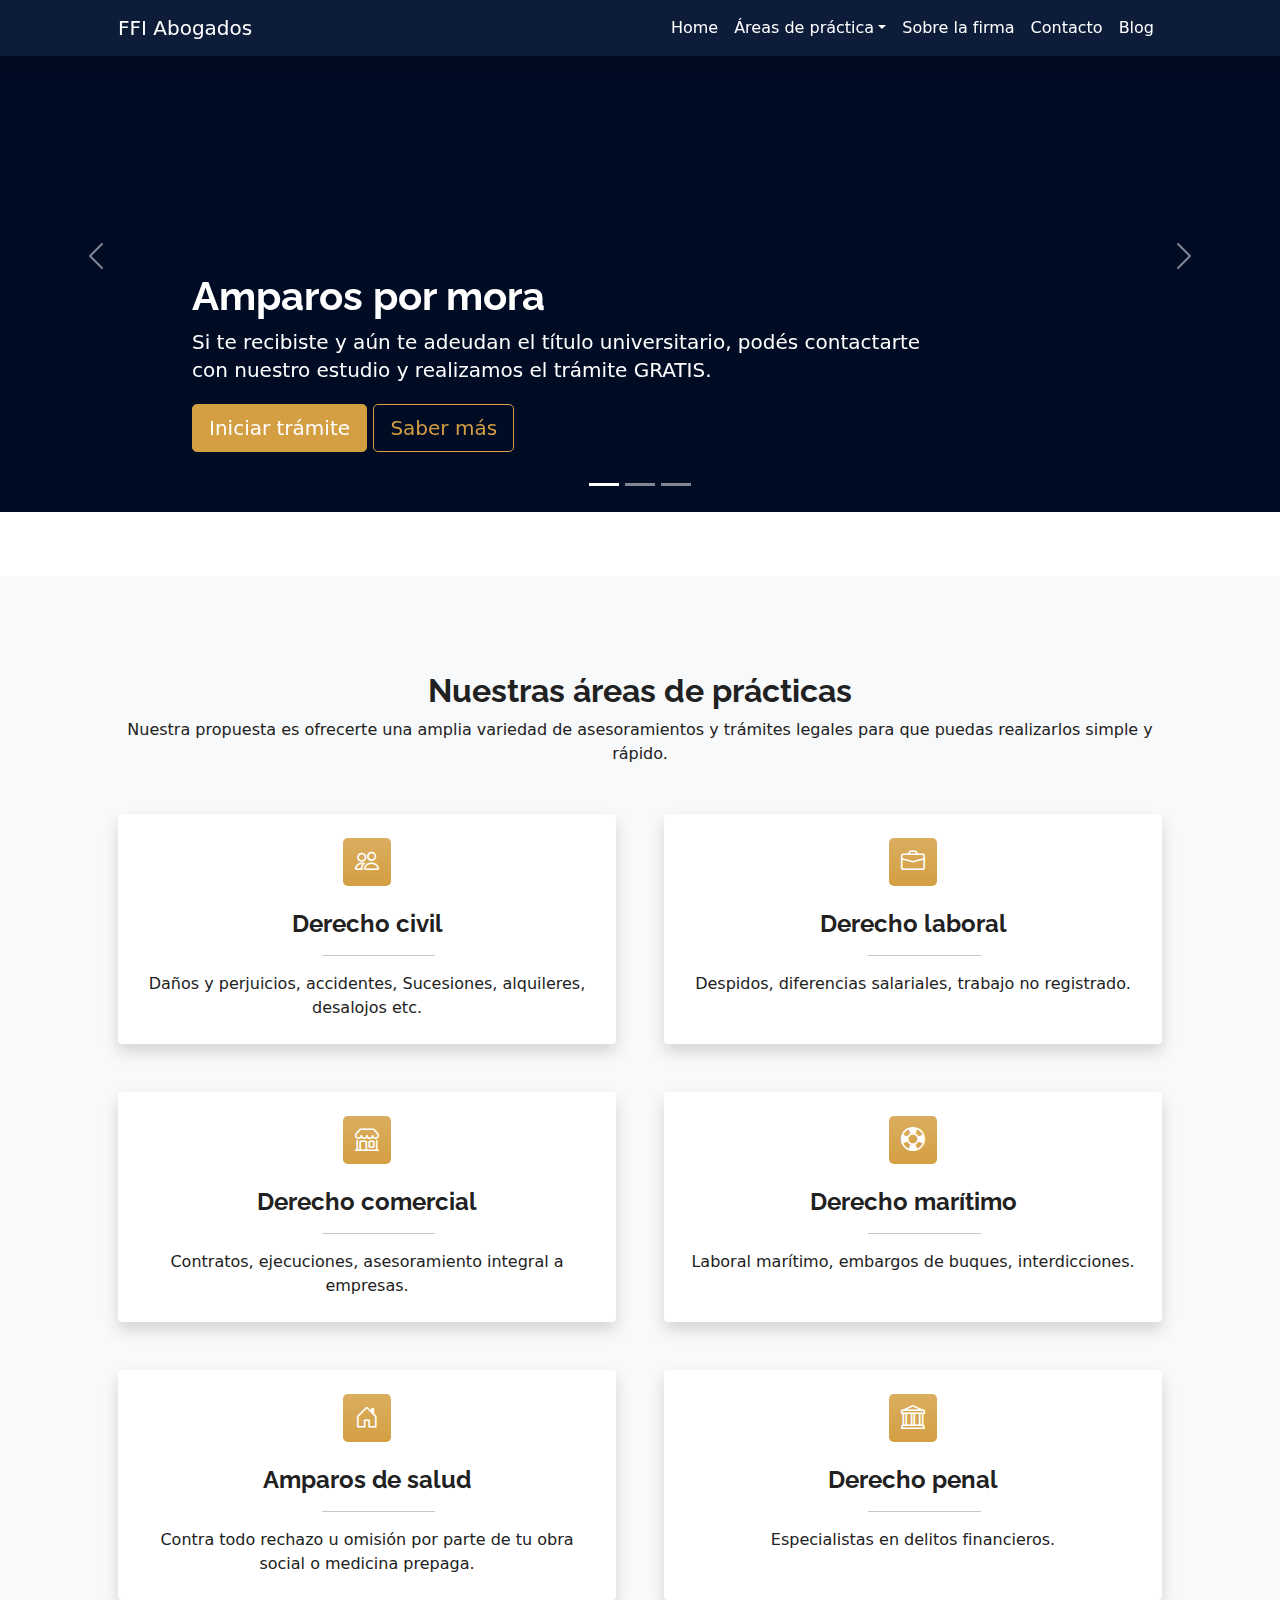
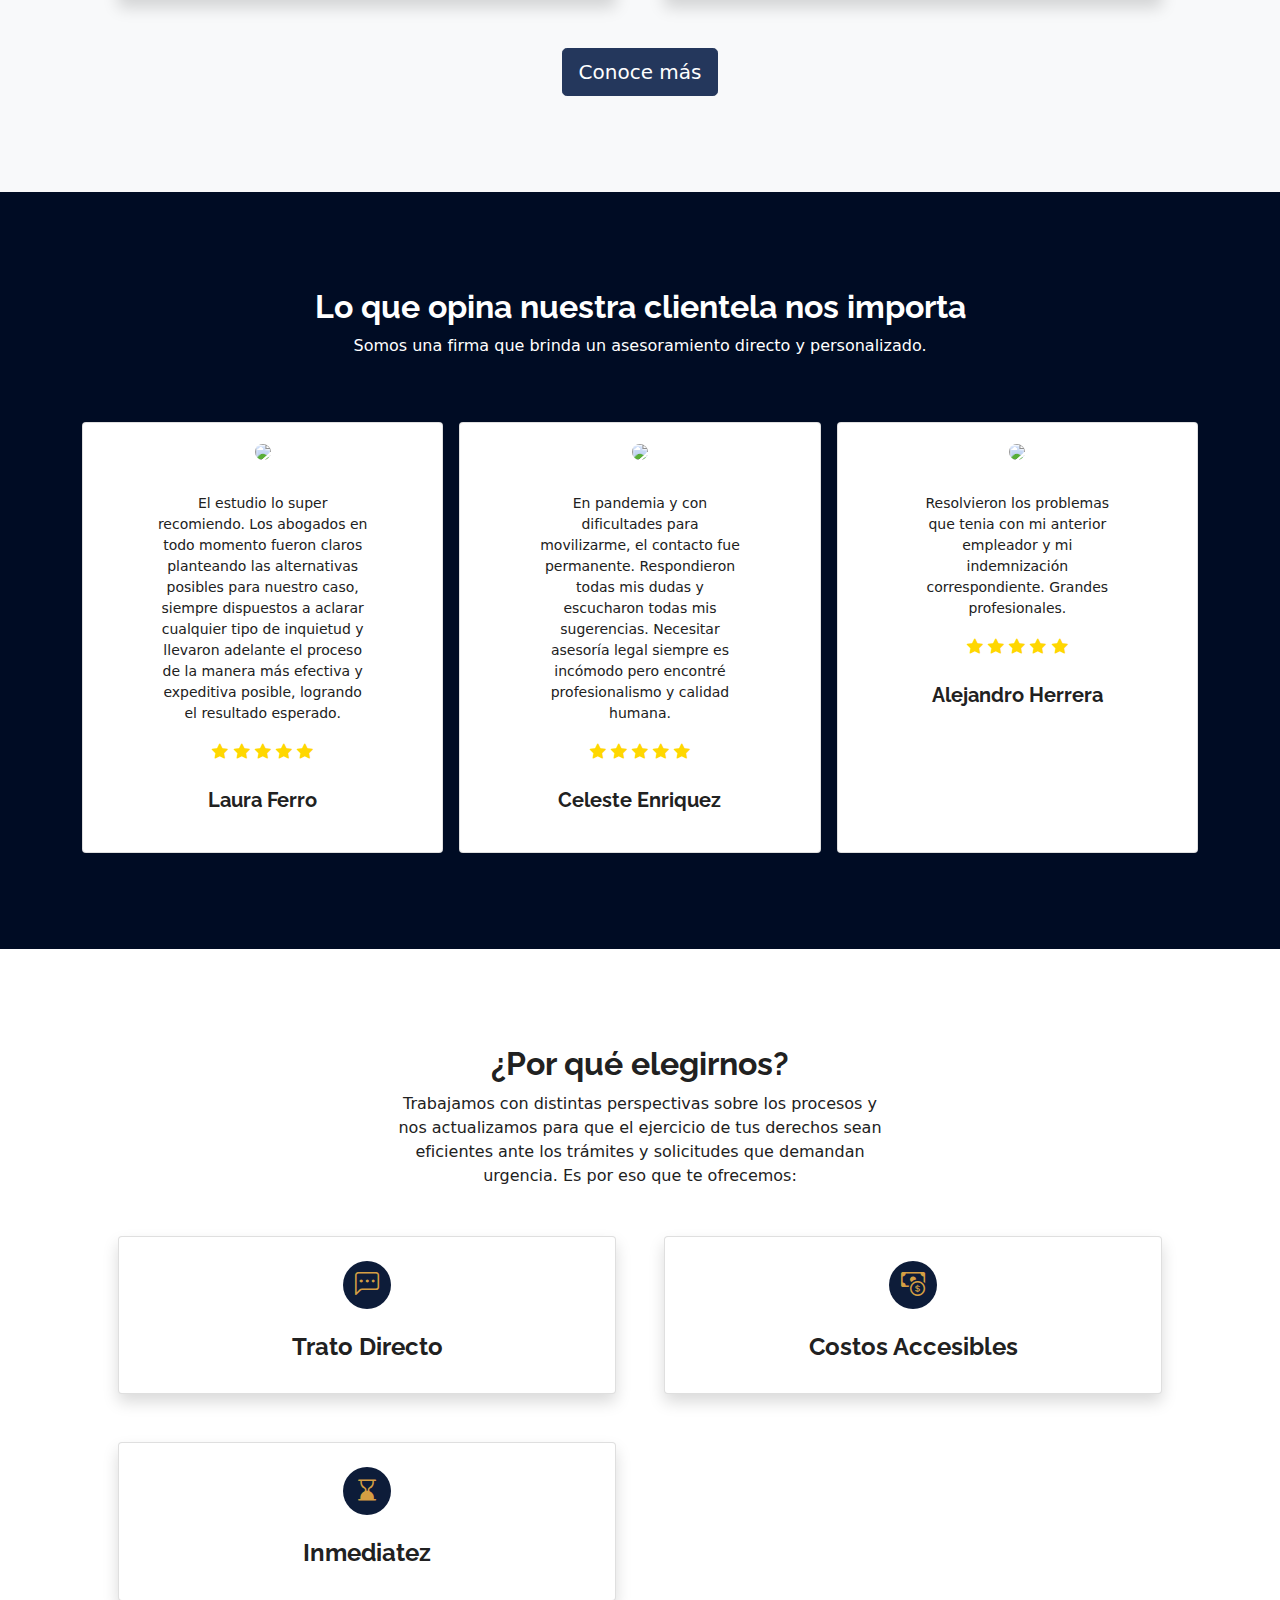
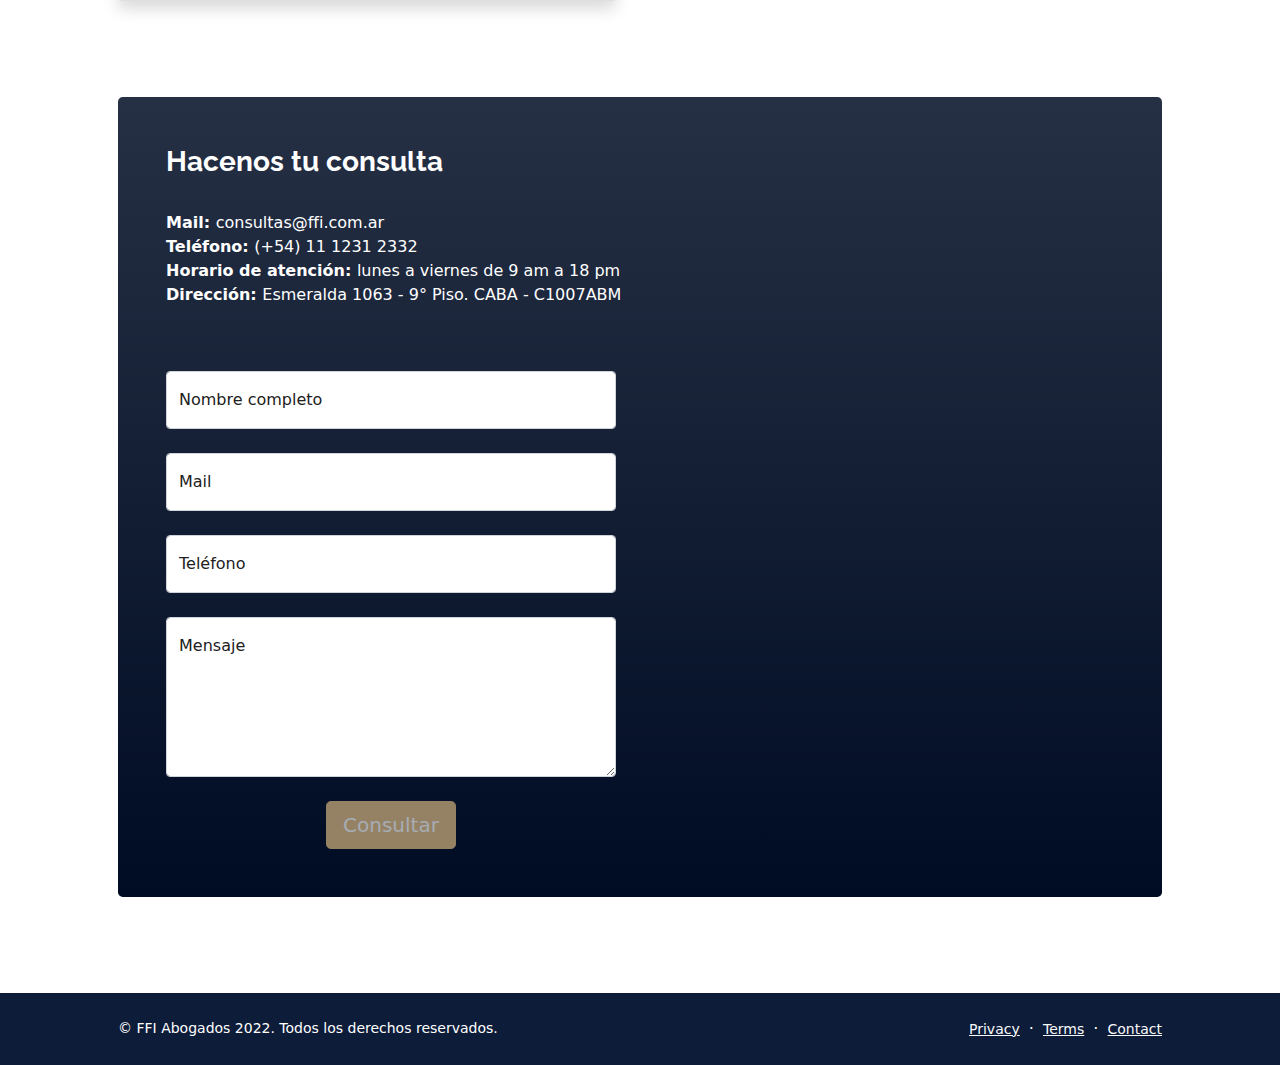
==== index.html @ 000c5495 "carga sitio web FFI" ====
<!DOCTYPE html>
<html lang="es">
    <head>
        <meta charset="utf-8" />
        <meta name="viewport" content="width=device-width, initial-scale=1, shrink-to-fit=no" />
        <meta name="description" content="" />
        <meta name="author" content="" />
        <title>FFI Abogados</title>
        <!-- Favicon-->
        <link rel="icon" type="image/x-icon" href="assets/favicon.ico" />
        <!-- Bootstrap icons-->
        <link href="https://cdn.jsdelivr.net/npm/bootstrap-icons@1.5.0/font/bootstrap-icons.css" rel="stylesheet" />
        <!-- Google fonts-->
        <link href="https://fonts.googleapis.com/css?family=Raleway" rel="stylesheet" type="text/css" />
        <link href="https://fonts.googleapis.com/css?family=Roboto" rel="stylesheet" type="text/css" />
        <!--Carousel-->
        <link rel="canonical" href="https://getbootstrap.com/docs/5.0/examples/carousel/">
        <link href="carousel.css" rel="stylesheet">
        <!-- Core theme CSS (includes Bootstrap)-->
        <link href="../assets/dist/css/bootstrap.min.css" rel="stylesheet">
        <link href="css/styles.css" rel="stylesheet" />
    </head>
    <body class="d-flex flex-column h-100">
            <!-- Navigation-->
        <header>    
            <nav class="navbar navbar-expand-lg fixed-top navbar-dark bg-dark shadow border-0">
                <div class="container px-5">
                    <a class="navbar-brand" href="index.html">FFI Abogados</a>
                        <ul class="navbar-nav ms-auto mb-2 mb-lg-0">
                            <li class="nav-item"><a class="nav-link" href="index.html">Home</a></li>
                            <li class="nav-item dropdown">
                                <a class="nav-link dropdown-toggle" id="navbarDropdownPortfolio" href="services.html" role="button" data-bs-toggle="dropdown" aria-expanded="false">Áreas de práctica</a>
                                <ul class="dropdown-menu dropdown-menu-end" aria-labelledby="navbarDropdownPortfolio">
                                    <li><a class="dropdown-item" href="services.html">Derecho civil</a></li>
                                    <li><a class="dropdown-item" href="services.html">Derecho laboral</a></li>
                                    <li><a class="dropdown-item" href="services.html">Derecho comercial</a></li>
                                    <li><a class="dropdown-item" href="services.html">Derecho marítimo</a></li>
                                    <li><a class="dropdown-item" href="services.html">Familiar y sucesiones</a></li>
                                    <li><a class="dropdown-item" href="services.html">Derecho penal</a></li>
                                </ul>
                            </li>
                            <li class="nav-item"><a class="nav-link" href="about.html">Sobre la firma</a></li>
                            <li class="nav-item"><a class="nav-link" href="contact.html">Contacto</a></li>
                            <li class="nav-item"><a class="nav-link" href="blog.html">Blog</a></li>
                        </ul>
                    </div>
                </div>
            </nav>
        </header> 
            <!-- Carousel section-->
            <main>
                <div id="myCarousel" class="carousel slide" data-bs-ride="carousel">
                    <div class="carousel-indicators">
                      <button type="button" data-bs-target="#myCarousel" data-bs-slide-to="0" class="active" aria-current="true" aria-label="Slide 1"></button>
                      <button type="button" data-bs-target="#myCarousel" data-bs-slide-to="1" aria-label="Slide 2"></button>
                      <button type="button" data-bs-target="#myCarousel" data-bs-slide-to="2" aria-label="Slide 3"></button>
                    </div>
                    <div class="carousel-inner">
                      <div class="carousel-item active">
                        <svg class="bd-placeholder-img" width="100%" height="100%" xmlns="http://www.w3.org/2000/svg" aria-hidden="true" preserveAspectRatio="xMidYMid slice" focusable="false"><rect width="100%" height="100%" fill="#000C24"/></svg>
                
                        <div class="container">
                          <div class="carousel-caption text-start">
                            <h1>Amparos por mora</h1>
                            <p>Si te recibiste y aún te adeudan el título universitario, podés contactarte 
                                <br>con nuestro estudio y realizamos el trámite GRATIS.</p>
                            <p><a class="btn btn-lg btn-primary" href="#">Iniciar trámite</a>
                            <a class="btn btn-lg btn-outline-primary" href="#">Saber más</a></p>
                          </div>
                        </div>
                      </div>
                      <div class="carousel-item">
                        <svg class="bd-placeholder-img" width="100%" height="100%" xmlns="http://www.w3.org/2000/svg" aria-hidden="true" preserveAspectRatio="xMidYMid slice" focusable="false"><rect width="100%" height="100%" fill="#252B42"/></svg>
                
                        <div class="container">
                          <div class="carousel-caption text-start">
                            <h1>Sucesiones</h1>
                            <p>Lorem ipsum dolor sit amet, consectetur adipiscing elit, sed do eiusmod tempor incididunt.</p>
                            <p><a class="btn btn-lg btn-primary" href="#">Ver más</a></p>
                          </div>
                        </div>
                      </div>
                      <div class="carousel-item">
                        <svg class="bd-placeholder-img" width="100%" height="100%" xmlns="http://www.w3.org/2000/svg" aria-hidden="true" preserveAspectRatio="xMidYMid slice" focusable="false"><rect width="100%" height="100%" fill="#000C24"/></svg>
                
                        <div class="container">
                          <div class="carousel-caption text-start">
                            <h1>Amparos de salud</h1>
                            <p>Excepteur sint occaecat cupidatat non proident, sunt in culpa qui officia deserunt mollit anim id est laborum.</p>
                            <p><a class="btn btn-lg btn-primary" href="#">Conoce más</a></p>
                          </div>
                        </div>
                      </div>
                    </div>
                    <button class="carousel-control-prev" type="button" data-bs-target="#myCarousel" data-bs-slide="prev">
                      <span class="carousel-control-prev-icon" aria-hidden="true"></span>
                      <span class="visually-hidden">Atrás</span>
                    </button>
                    <button class="carousel-control-next" type="button" data-bs-target="#myCarousel" data-bs-slide="next">
                      <span class="carousel-control-next-icon" aria-hidden="true"></span>
                      <span class="visually-hidden">Siguiente</span>
                    </button>
                  </div>
                        
            <!-- Services section-->
            <section class="py-5 bg-light" id="feature">
                <div class="container px-5 my-5">
                    <div class="row gx-lg-5">
                        <div class="text-center">
                            <h2 class="section-heading text fw-bolder">Nuestras áreas de prácticas</h2>
                            <p class="mb-5">Nuestra propuesta es ofrecerte una amplia variedad de asesoramientos y trámites legales para que puedas realizarlos simple y rápido.</p>
                        </div>
                    
                    <div class="col-lg-6 col-xxl-4 mb-5">
                        <div class="card h-100 shadow border-0 h-100">
                            <div class="card-body text-center p-4 p-lg-4 pt-lg-4 pt-lg-4">
                                <div class="feature bg-primary bg-gradient text-white rounded-3 mb-4 mt-n4"><i class="bi bi-people"></i></div>
                                <h2 class="fs-4 fw-bold">Derecho civil</h2>
                                <hr style="width:25%; margin-left:40%; margin-right:40%;"/>
                                <p class="mb-0">Daños y perjuicios, accidentes, Sucesiones, alquileres, desalojos etc. </p>
                            </div>
                        </div>
                    </div>
                    <div class="col-lg-6 col-xxl-4 mb-5">
                        <div class="card h-100 shadow border-0 h-100">
                            <div class="card-body text-center p-4 p-lg-4 pt-lg-4 pt-lg-4">
                                <div class="feature bg-primary bg-gradient text-white rounded-3 mb-4 mt-n4"><i class="bi bi-briefcase"></i></div>
                                <h2 class="fs-4 fw-bold">Derecho laboral</h2>
                                <hr style="width:25%; margin-left:40%; margin-right:40%;"/>
                                <p class="mb-0">Despidos, diferencias salariales, trabajo no registrado.</p>
                            </div>
                        </div>
                    </div>
                    <div class="col-lg-6 col-xxl-4 mb-5">
                        <div class="card h-100 shadow border-0 h-100">
                            <div class="card-body text-center p-4 p-lg-4 pt-lg-4 pt-lg-4">
                                <div class="feature bg-primary bg-gradient text-white rounded-3 mb-4 mt-n4"><i class="bi bi-shop"></i></div>
                                <h2 class="fs-4 fw-bold">Derecho comercial</h2>
                                <hr style="width:25%; margin-left:40%; margin-right:40%;"/>
                                <p class="mb-0">Contratos, ejecuciones, asesoramiento integral a empresas.</p>
                            </div>
                        </div>
                    </div>
                    <div class="col-lg-6 col-xxl-4 mb-5">
                        <div class="card h-100 shadow border-0 h-100">
                            <div class="card-body text-center p-4 p-lg-4 pt-lg-4 pt-lg-4">
                                <div class="feature bg-primary bg-gradient text-white rounded-3 mb-4 mt-n4"><i class="bi bi-life-preserver"></i></div>
                                <h2 class="fs-4 fw-bold">Derecho marítimo</h2>
                                <hr style="width:25%; margin-left:40%; margin-right:40%;"/>
                                <p class="mb-0">Laboral marítimo, embargos de buques, interdicciones.</p>
                            </div>
                        </div>
                    </div>
                    <div class="col-lg-6 col-xxl-4 mb-5">
                        <div class="card h-100 shadow border-0 h-100">
                            <div class="card-body text-center p-4 p-lg-4 pt-lg-4 pt-lg-4">
                                <div class="feature bg-primary bg-gradient text-white rounded-3 mb-4 mt-n4"><i class="bi bi-house-door"></i></div>
                                <h2 class="fs-4 fw-bold">Amparos de salud</h2>
                                <hr style="width:25%; margin-left:40%; margin-right:40%;"/>
                                <p class="mb-0">Contra todo rechazo u omisión por parte de tu obra social o medicina prepaga.</p>
                            </div>
                        </div>
                    </div>
                    <div class="col-lg-6 col-xxl-4 mb-5">
                        <div class="card h-100 shadow border-0 h-100">
                            <div class="card-body text-center p-4 p-lg-4 pt-lg-4 pt-lg-4">
                                <div class="feature bg-primary bg-gradient text-white rounded-3 mb-4 mt-n4"><i class="bi bi-bank"></i></div>
                                <h2 class="fs-4 fw-bold">Derecho penal</h2>
                                <hr style="width:25%; margin-left:40%; margin-right:40%;"/>
                                <p class="mb-0">Especialistas en delitos financieros.</p>
                            </div>
                        </div>
                    </div>
                    <div class="d-grid justify-content-center"><a class="btn btn-dark btn-lg" href="services.html">Conoce más</a></div>
                </div>
            </div>
            </section>            
            <!-- Testimonial section-->
            <div class="py-5 bg-secondary">
            <div class="container mt-5 mb-5">
                <div class="row g-3">
                    <div class="text-center">
                        <h2 class="section-heading text text-white fw-bolder">Lo que opina nuestra clientela nos importa</h2>
                        <p class="text-white mb-5">Somos una firma que brinda un asesoramiento directo y personalizado.</p>
                    </div>
                    <div class="col-md-4">
                        <div class="card h-100 p-3 text-center px-4">
                            <div class="user-image"> <img src="https://dummyimage.com/128x128/000C24/FFF.jpg&text=L" class="rounded-circle" width="128"> </div>
                            <div class="user-content">
                                <p>El estudio lo super recomiendo. Los abogados en todo momento fueron claros planteando las alternativas posibles para nuestro caso, siempre dispuestos a aclarar cualquier tipo de inquietud y llevaron adelante el proceso de la manera más efectiva y expeditiva posible, logrando el resultado esperado.</p>
                            </div>
                            <div class="ratings"> <i class="bi bi-star-fill"></i> <i class="bi bi-star-fill"></i> <i class="bi bi-star-fill"></i> <i class="bi bi-star-fill"> </i><i class="bi bi-star-fill"></i> </div>
                            <br><h5 class="mb-0">Laura Ferro</h5></br>
                        </div>
                    </div>
                    <div class="col-md-4">
                        <div class="card h-100 p-3 text-center px-4">
                            <div class="user-image"> <img src="https://dummyimage.com/128x128/000C24/FFF.jpg&text=C" class="rounded-circle" width="128"> </div>
                            <div class="user-content">
                                <p>En pandemia y con dificultades para movilizarme, el contacto fue permanente. Respondieron todas mis dudas y escucharon todas mis sugerencias. Necesitar asesoría legal siempre es incómodo pero encontré profesionalismo y calidad humana.</p>
                            </div>
                            <div class="ratings"> <i class="bi bi-star-fill"></i> <i class="bi bi-star-fill"></i> <i class="bi bi-star-fill"></i> <i class="bi bi-star-fill"> </i><i class="bi bi-star-fill"></i> </div>    
                            <br><h5 class="mb-0">Celeste Enriquez</h5></br>
                        </div>
                    </div>
                    <div class="col-md-4">
                        <div class="card h-100 p-3 text-center px-4">
                            <div class="user-image"> <img src="https://dummyimage.com/128x128/000C24/FFF.jpg&text=A" class="rounded-circle" width="128"> </div>
                            <div class="user-content">
                                <p>Resolvieron los problemas que tenia con mi anterior empleador y mi indemnización correspondiente. Grandes profesionales.</p>
                            </div>
                            <div class="ratings"> <i class="bi bi-star-fill"></i> <i class="bi bi-star-fill"></i> <i class="bi bi-star-fill"></i> <i class="bi bi-star-fill"> </i><i class="bi bi-star-fill"></i> </div>
                            <br><h5 class="mb-0">Alejandro Herrera</h5></br> 
                        </div>
                    </div>
                </div>
            </div>
        </div>
            <!-- Why us section-->
            <section class="py-5">
                <div class="container px-5 my-5">
                    <div class="row gx-5 justify-content-center">
                        <div class="col-lg-8 col-xl-6">
                            <div class="text-center">
                                <h2 class="fw-bolder">¿Por qué elegirnos?</h2>
                                <p class="fw-normal mb-5">Trabajamos con distintas perspectivas sobre los procesos y nos actualizamos para que el ejercicio de tus derechos sean eficientes ante los trámites y solicitudes que demandan urgencia.
                                Es por eso que te ofrecemos:</p>
                            </div>
                        </div>
                    </div>
                    <div class="row gx-5">
                    <div class="col-lg-6 col-xxl-4 mb-5">
                        <div class="card h-100 shadow border-1">
                            <div class="card-body text-center p-4">
                                <div class="feature bg-dark text-primary rounded-3 mb-4 mt-n4 rounded-circle"><i class="bi bi-chat-left-dots"></i></div>
                                <h2 class="lead fs-4 fw-bold">Trato Directo</h2>
                            </div>
                        </div>
                    </div>
                    <div class="col-lg-6 col-xxl-4 mb-5">
                        <div class="card h-100 shadow border-1">
                            <div class="card-body text-center p-4">
                                <div class="feature bg-dark text-primary rounded-3 mb-4 mt-n4 rounded-circle"><i class="bi bi-cash-coin"></i></div>
                                <h2 class="lead fs-4 fw-bold">Costos Accesibles</h2>
                            </div>
                        </div>
                    </div>
                    <div class="col-lg-6 col-xxl-4 mb-5">
                        <div class="card h-100 shadow border-1">
                            <div class="card-body text-center p-4">
                                <div class="feature bg-dark text-primary rounded-3 mb-4 mt-n4 rounded-circle"><i class="bi bi-hourglass-bottom"></i></div>
                                <h2 class="lead fs-4 fw-bold">Inmediatez</h2>
                            </div>
                        </div>
                    </div>
                </div>
                    <!-- Form section-->
                    <aside class="bg-secondary bg-gradient rounded-3 p-4 p-sm-5 mt-5">
                        <div class="d-flex align-items-center justify-content-between flex-column flex-xl-row text-center text-xl-start">
                            <div class="mb-4 mb-xl-5">
                                <h2 class="fs-3 fw-bold text-white">Hacenos tu consulta</h2>
                                <br>
                                <p class="text-white">
                                    <b>Mail: </b>consultas@ffi.com.ar
                                    <br>
                                    <b>Teléfono: </b>(+54) 11 1231 2332
                                    <br>
                                    <b>Horario de atención: </b>lunes a viernes de 9 am a 18 pm
                                    <br>
                                    <b>Dirección: </b>Esmeralda 1063 - 9° Piso. CABA - C1007ABM
                                </div>
                            </div>
                            <div class="row gx-5">
                                <div class="col-lg-8 col-xl-6">
                                    <!-- * * * * * * * * * * * * * * *-->
                                    <!-- * * SB Forms Contact Form * *-->
                                    <!-- * * * * * * * * * * * * * * *-->
                                    <!-- This form is pre-integrated with SB Forms.-->
                                    <!-- To make this form functional, sign up at-->
                                    <!-- https://startbootstrap.com/solution/contact-forms-->
                                    <!-- to get an API token!-->
                                    <form id="contactForm" data-sb-form-api-token="API_TOKEN">
                                        <!-- Name input-->
                                        <div class="form-floating mb-4">
                                            <input class="form-control" id="name" type="text" placeholder="Enter your name..." data-sb-validations="required" />
                                            <label for="name">Nombre completo</label>
                                            <div class="invalid-feedback" data-sb-feedback="name:required">A name is required.</div>
                                        </div>
                                        <!-- Email address input-->
                                        <div class="form-floating mb-4">
                                            <input class="form-control" id="email" type="email" placeholder="name@example.com" data-sb-validations="required,email" />
                                            <label for="email">Mail</label>
                                            <div class="invalid-feedback" data-sb-feedback="email:required">An email is required.</div>
                                            <div class="invalid-feedback" data-sb-feedback="email:email">Email is not valid.</div>
                                        </div>
                                        <!-- Phone number input-->
                                        <div class="form-floating mb-4">
                                            <input class="form-control" id="phone" type="tel" placeholder="(123) 456-7890" data-sb-validations="required" />
                                            <label for="phone">Teléfono</label>
                                            <div class="invalid-feedback" data-sb-feedback="phone:required">A phone number is required.</div>
                                        </div>
                                        <!-- Message input-->
                                        <div class="form-floating mb-4">
                                            <textarea class="form-control" id="message" type="text" placeholder="Escriba su consulta" style="height: 10rem" data-sb-validations="required"></textarea>
                                            <label for="message">Mensaje</label>
                                            <div class="invalid-feedback" data-sb-feedback="message:required">Escriba su consulta aquí</div>
                                        </div>
                                        <!-- Submit success message-->
                                        <!---->
                                        <!-- This is what your users will see when the form-->
                                        <!-- has successfully submitted-->
                                        <div class="d-none" id="submitSuccessMessage">
                                            <div class="text-center mb-4">
                                                <div class="fw-bolder">Consulta enviada exitosamente.</div>
                                                To activate this form, sign up at
                                                <br />
                                                <a href="https://startbootstrap.com/solution/contact-forms">https://startbootstrap.com/solution/contact-forms</a>
                                            </div>
                                        </div>
                                        <!-- Submit error message-->
                                        <!---->
                                        <!-- This is what your users will see when there is-->
                                        <!-- an error submitting the form-->
                                        <div class="d-none" id="submitErrorMessage"><div class="text-center text-danger mb-4">Error al enviar la consulta, por favor, intente nuevamente.</div></div>
                                        <!-- Submit Button-->
                                        <div class="d-grid justify-content-center"><button class="btn btn-primary btn-lg disabled" id="submitButton" type="submit">Consultar</button></div>
                                    </form>
                                </div>
                            </div>
                        </div>
                    </aside>
                </div>
            </section>
        <!-- Footer-->
        <footer class="bg-dark py-4 mt-auto">
            <div class="container px-5">
                <div class="row align-items-center justify-content-between flex-column flex-sm-row">
                    <div class="col-auto"><div class="small m-0 text-white">&copy; FFI Abogados 2022. Todos los derechos reservados.</div></div>
                    <div class="col-auto">
                        <a class="link-light small" href="#!">Privacy</a>
                        <span class="text-white mx-1">&middot;</span>
                        <a class="link-light small" href="#!">Terms</a>
                        <span class="text-white mx-1">&middot;</span>
                        <a class="link-light small" href="#!">Contact</a>
                    </div>
                </div>
            </div>
        </footer>
    </main>
        <!-- Bootstrap core JS-->
        <script src="https://cdn.jsdelivr.net/npm/bootstrap@5.1.3/dist/js/bootstrap.bundle.min.js"></script>
        <!-- Core theme JS-->
        <script src="js/scripts.js"></script>
    </body>
</html>
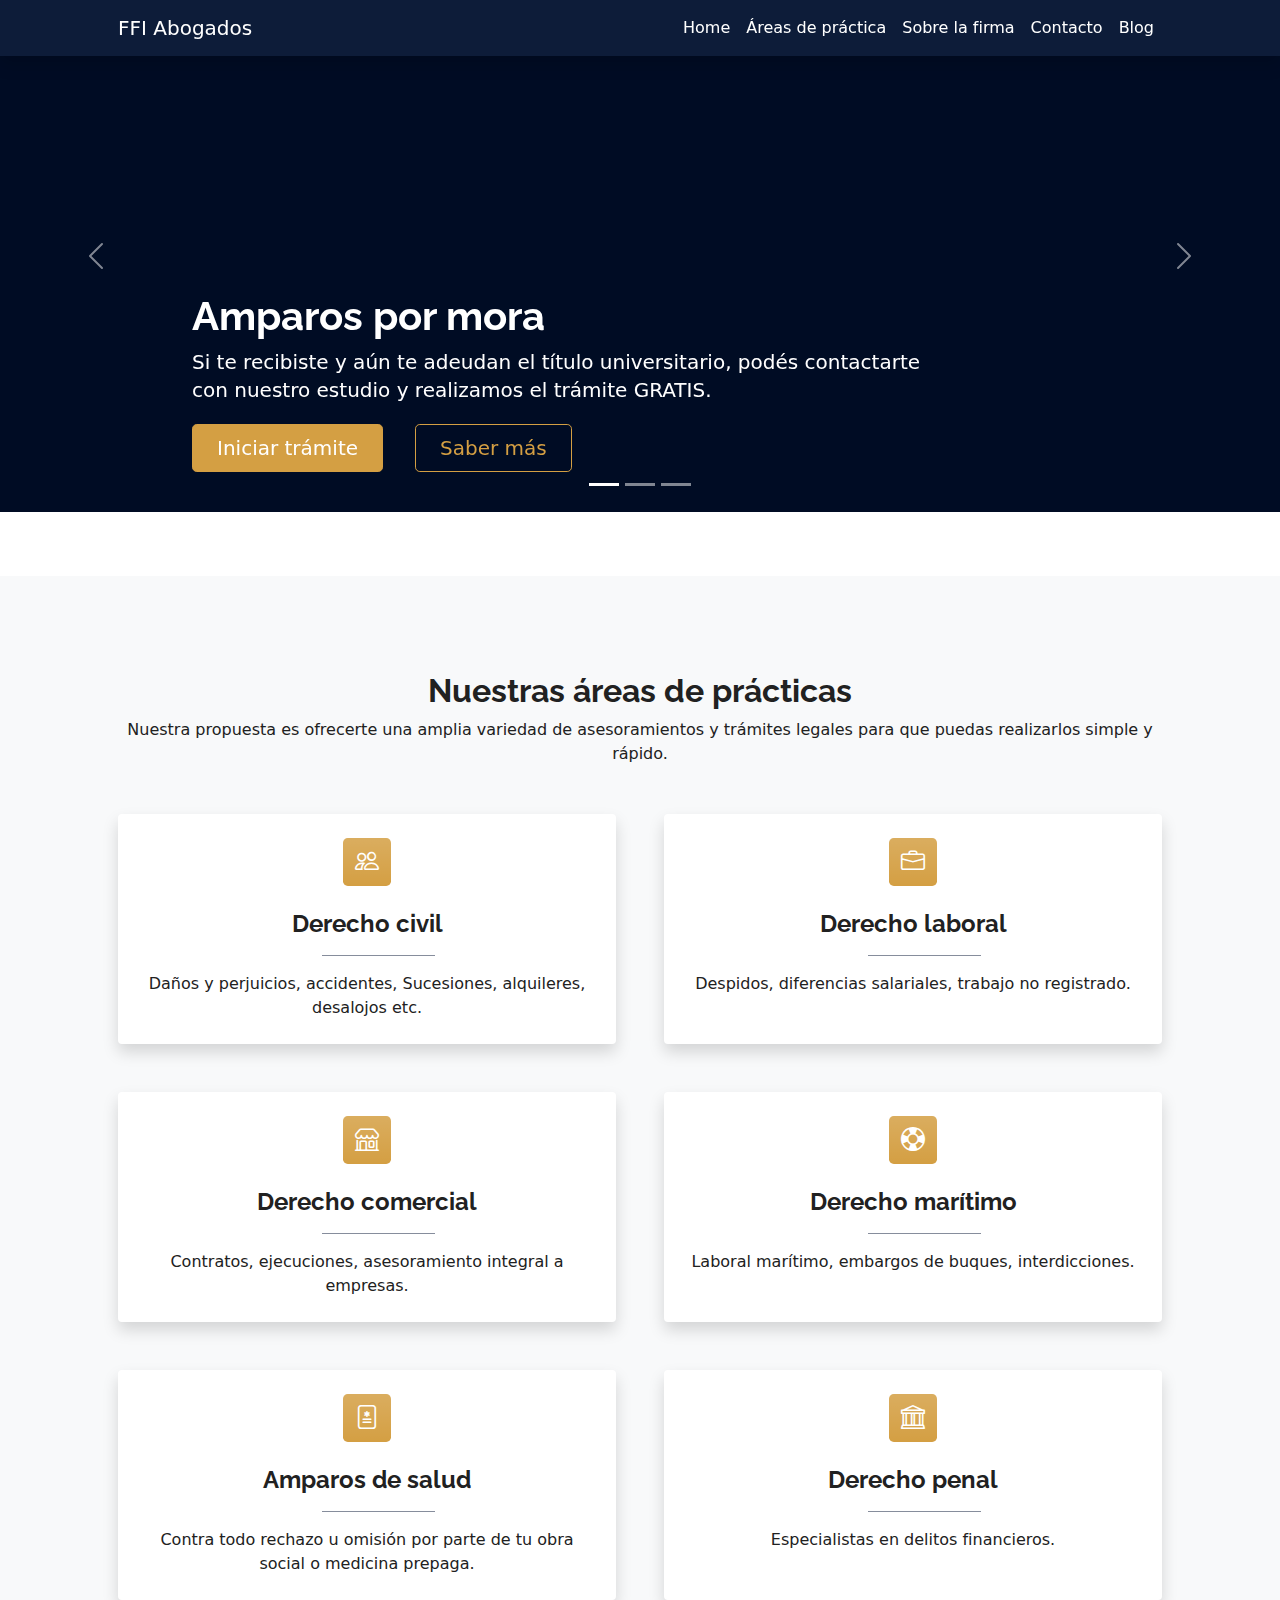
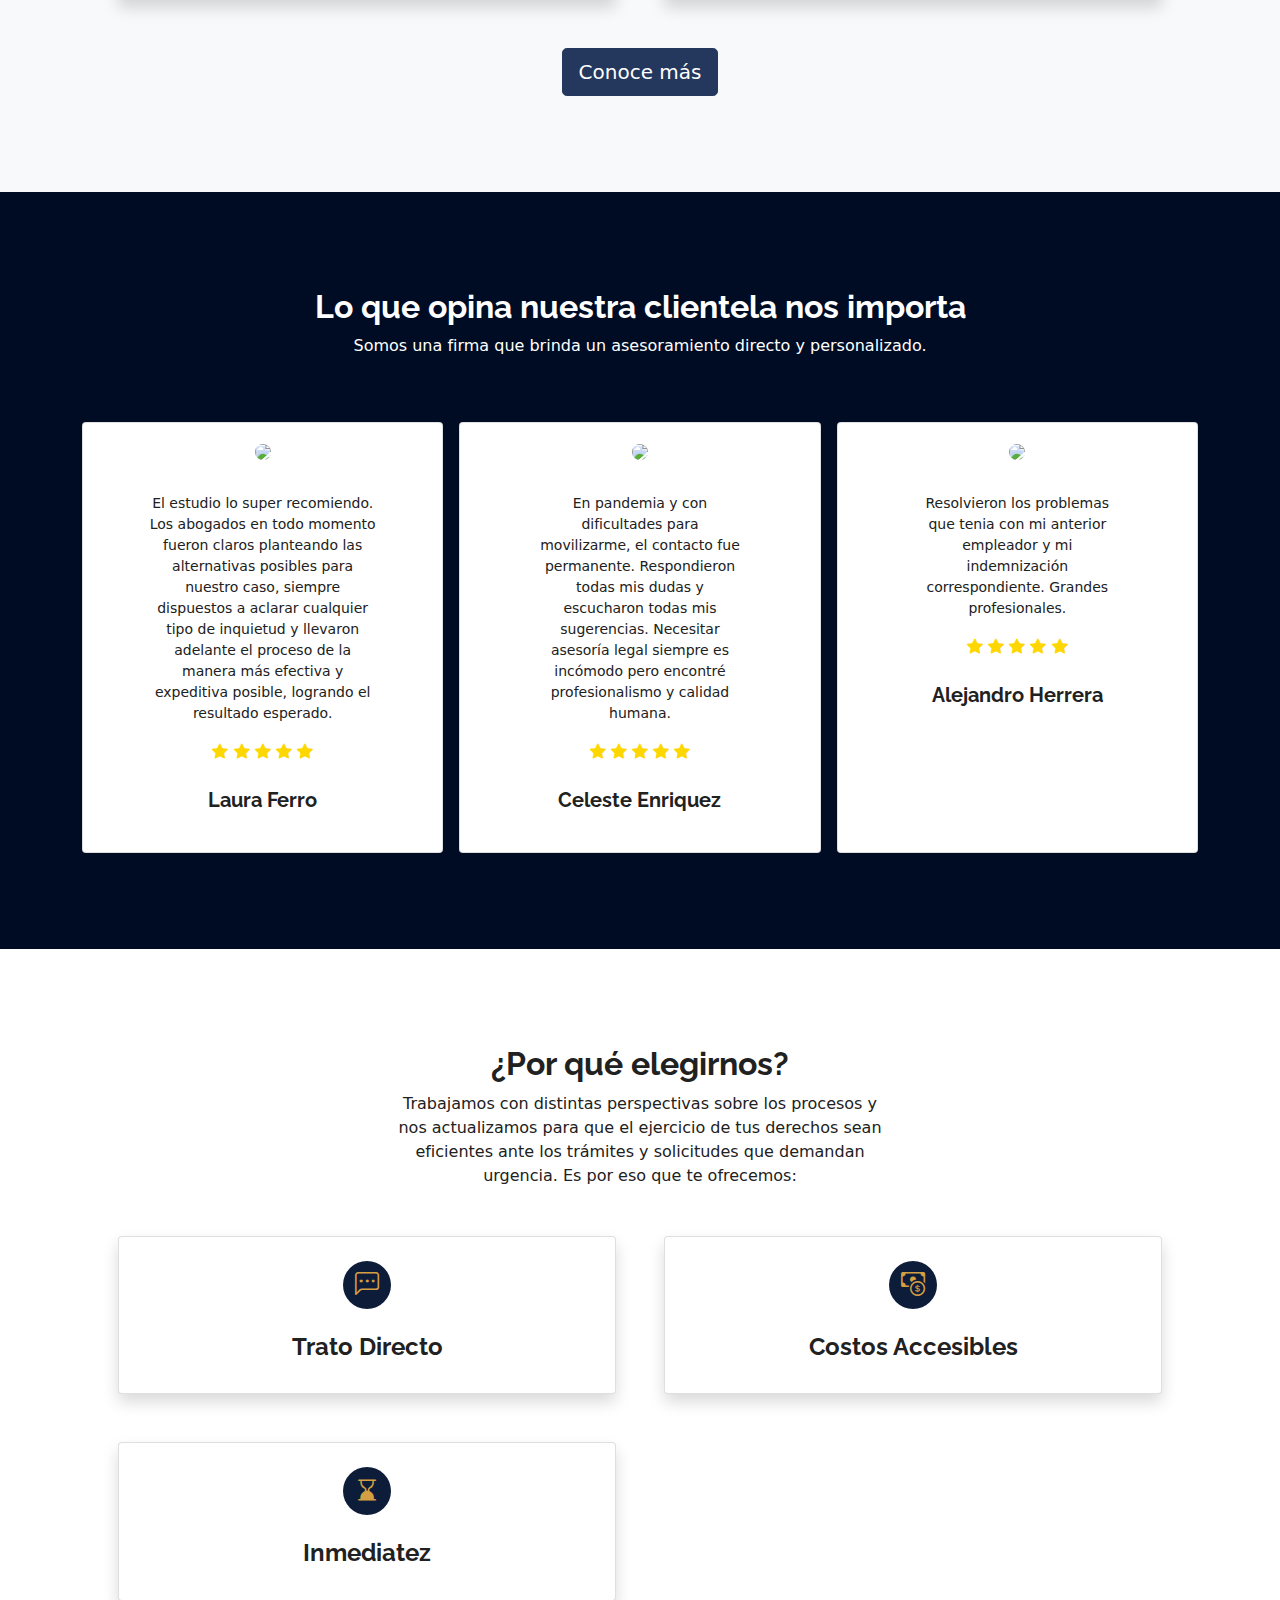
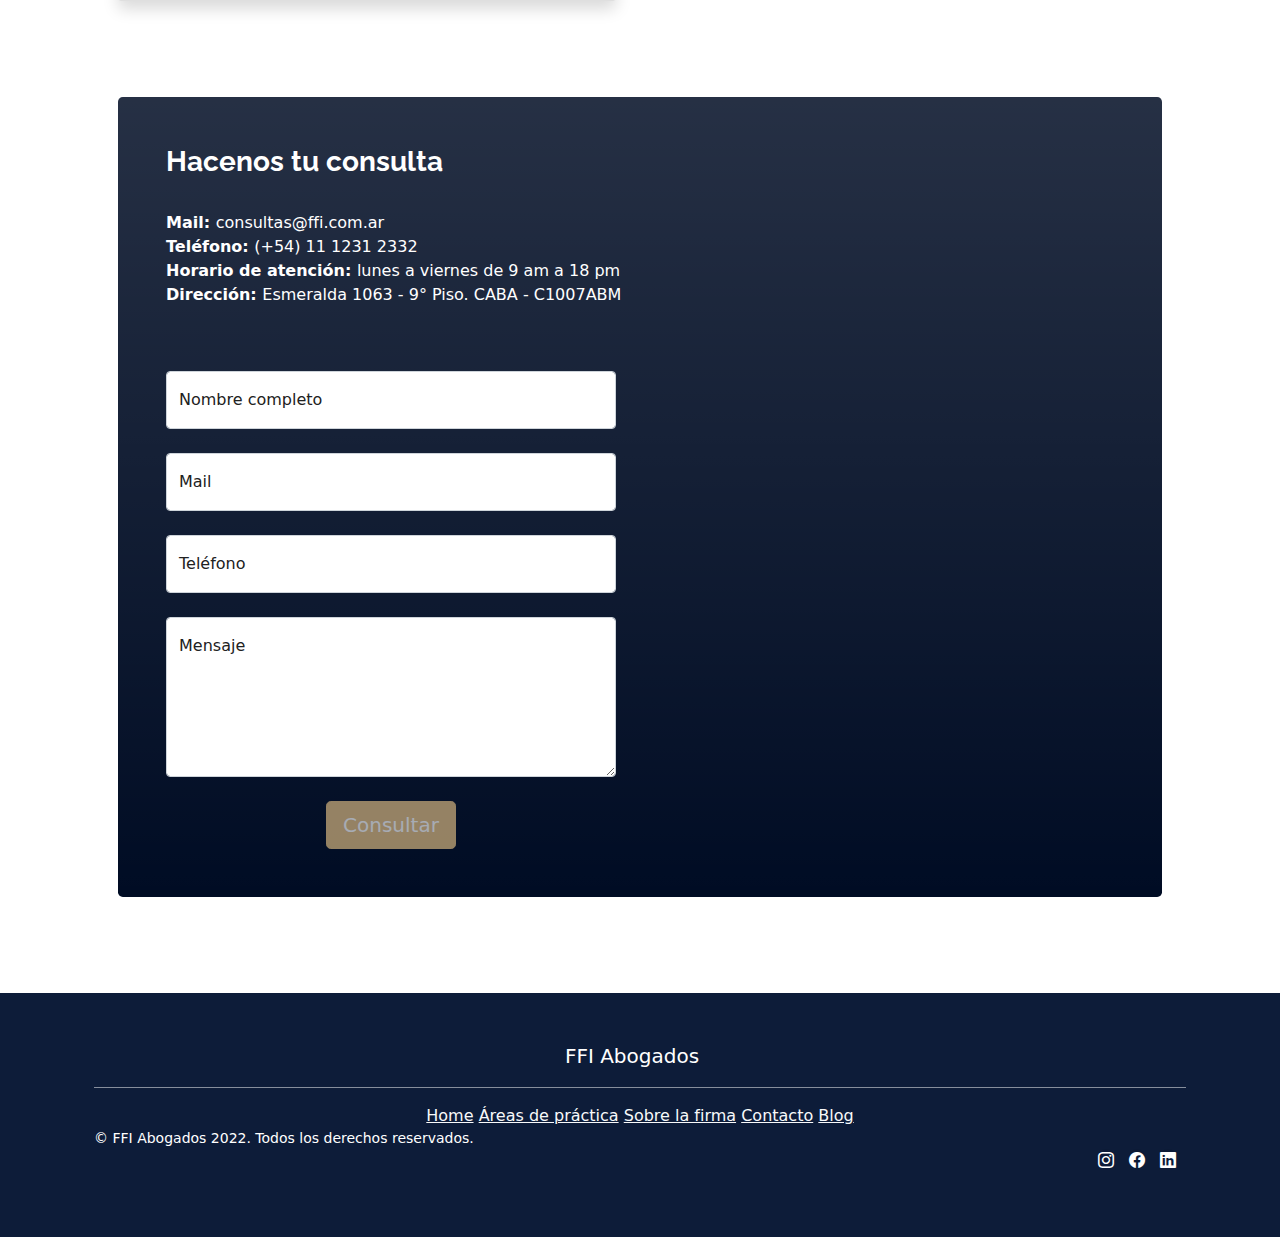
==== commit f8d70437: "Agregue Footer y sección Blog" ====
--- a/index.html
+++ b/index.html
@@ -26,19 +26,11 @@
             <nav class="navbar navbar-expand-lg fixed-top navbar-dark bg-dark shadow border-0">
                 <div class="container px-5">
                     <a class="navbar-brand" href="index.html">FFI Abogados</a>
+                    <button class="navbar-toggler" type="button" data-bs-toggle="collapse" data-bs-target="#navbarSupportedContent" aria-controls="navbarSupportedContent" aria-expanded="false" aria-label="Toggle navigation"><span class="navbar-toggler-icon"></span></button>
+                    <div class="collapse navbar-collapse" id="navbarSupportedContent">
                         <ul class="navbar-nav ms-auto mb-2 mb-lg-0">
                             <li class="nav-item"><a class="nav-link" href="index.html">Home</a></li>
-                            <li class="nav-item dropdown">
-                                <a class="nav-link dropdown-toggle" id="navbarDropdownPortfolio" href="services.html" role="button" data-bs-toggle="dropdown" aria-expanded="false">Áreas de práctica</a>
-                                <ul class="dropdown-menu dropdown-menu-end" aria-labelledby="navbarDropdownPortfolio">
-                                    <li><a class="dropdown-item" href="services.html">Derecho civil</a></li>
-                                    <li><a class="dropdown-item" href="services.html">Derecho laboral</a></li>
-                                    <li><a class="dropdown-item" href="services.html">Derecho comercial</a></li>
-                                    <li><a class="dropdown-item" href="services.html">Derecho marítimo</a></li>
-                                    <li><a class="dropdown-item" href="services.html">Familiar y sucesiones</a></li>
-                                    <li><a class="dropdown-item" href="services.html">Derecho penal</a></li>
-                                </ul>
-                            </li>
+                            <li class="nav-item"><a class="nav-link" href="services.html">Áreas de práctica</a></li>
                             <li class="nav-item"><a class="nav-link" href="about.html">Sobre la firma</a></li>
                             <li class="nav-item"><a class="nav-link" href="contact.html">Contacto</a></li>
                             <li class="nav-item"><a class="nav-link" href="blog.html">Blog</a></li>
@@ -64,8 +56,9 @@
                             <h1>Amparos por mora</h1>
                             <p>Si te recibiste y aún te adeudan el título universitario, podés contactarte 
                                 <br>con nuestro estudio y realizamos el trámite GRATIS.</p>
-                            <p><a class="btn btn-lg btn-primary" href="#">Iniciar trámite</a>
-                            <a class="btn btn-lg btn-outline-primary" href="#">Saber más</a></p>
+                                <div class="d-grid gap-3 d-sm-flex justify-content-sm-center justify-content-xl-start">
+                                <a class="btn btn-lg btn-primary px-4 me-sm-3" href="#">Iniciar trámite</a>
+                            <a class="btn btn-lg btn-outline-primary px-4" href="#">Saber más</a></div>
                           </div>
                         </div>
                       </div>
@@ -154,7 +147,7 @@
                     <div class="col-lg-6 col-xxl-4 mb-5">
                         <div class="card h-100 shadow border-0 h-100">
                             <div class="card-body text-center p-4 p-lg-4 pt-lg-4 pt-lg-4">
-                                <div class="feature bg-primary bg-gradient text-white rounded-3 mb-4 mt-n4"><i class="bi bi-house-door"></i></div>
+                                <div class="feature bg-primary bg-gradient text-white rounded-3 mb-4 mt-n4"><i class="bi bi-file-medical"></i></div>
                                 <h2 class="fs-4 fw-bold">Amparos de salud</h2>
                                 <hr style="width:25%; margin-left:40%; margin-right:40%;"/>
                                 <p class="mb-0">Contra todo rechazo u omisión por parte de tu obra social o medicina prepaga.</p>
@@ -184,8 +177,8 @@
                         <p class="text-white mb-5">Somos una firma que brinda un asesoramiento directo y personalizado.</p>
                     </div>
                     <div class="col-md-4">
-                        <div class="card h-100 p-3 text-center px-4">
-                            <div class="user-image"> <img src="https://dummyimage.com/128x128/000C24/FFF.jpg&text=L" class="rounded-circle" width="128"> </div>
+                        <div class="card h-100 p-3 text-center">
+                            <div class="user-image"> <img src="https://dummyimage.com/128x128/000C24/FFF.jpg&text=L" class="rounded-circle" width="80"> </div>
                             <div class="user-content">
                                 <p>El estudio lo super recomiendo. Los abogados en todo momento fueron claros planteando las alternativas posibles para nuestro caso, siempre dispuestos a aclarar cualquier tipo de inquietud y llevaron adelante el proceso de la manera más efectiva y expeditiva posible, logrando el resultado esperado.</p>
                             </div>
@@ -195,7 +188,7 @@
                     </div>
                     <div class="col-md-4">
                         <div class="card h-100 p-3 text-center px-4">
-                            <div class="user-image"> <img src="https://dummyimage.com/128x128/000C24/FFF.jpg&text=C" class="rounded-circle" width="128"> </div>
+                            <div class="user-image"> <img src="https://dummyimage.com/128x128/000C24/FFF.jpg&text=C" class="rounded-circle" width="80"> </div>
                             <div class="user-content">
                                 <p>En pandemia y con dificultades para movilizarme, el contacto fue permanente. Respondieron todas mis dudas y escucharon todas mis sugerencias. Necesitar asesoría legal siempre es incómodo pero encontré profesionalismo y calidad humana.</p>
                             </div>
@@ -205,7 +198,7 @@
                     </div>
                     <div class="col-md-4">
                         <div class="card h-100 p-3 text-center px-4">
-                            <div class="user-image"> <img src="https://dummyimage.com/128x128/000C24/FFF.jpg&text=A" class="rounded-circle" width="128"> </div>
+                            <div class="user-image"> <img src="https://dummyimage.com/128x128/000C24/FFF.jpg&text=A" class="rounded-circle" width="80"> </div>
                             <div class="user-content">
                                 <p>Resolvieron los problemas que tenia con mi anterior empleador y mi indemnización correspondiente. Grandes profesionales.</p>
                             </div>
@@ -332,19 +325,31 @@
                 </div>
             </section>
         <!-- Footer-->
-        <footer class="bg-dark py-4 mt-auto">
-            <div class="container px-5">
-                <div class="row align-items-center justify-content-between flex-column flex-sm-row">
-                    <div class="col-auto"><div class="small m-0 text-white">&copy; FFI Abogados 2022. Todos los derechos reservados.</div></div>
-                    <div class="col-auto">
-                        <a class="link-light small" href="#!">Privacy</a>
-                        <span class="text-white mx-1">&middot;</span>
-                        <a class="link-light small" href="#!">Terms</a>
-                        <span class="text-white mx-1">&middot;</span>
-                        <a class="link-light small" href="#!">Contact</a>
+        <footer class="bg-dark p-4">
+            <div class="container p-lg-4">
+                <div class="row justify-content-sm-center">
+					<div class="col-md-12 text-center">
+                    <a class="navbar-brand" href="index.html">FFI Abogados</a>
+                    <br>
+                    <hr style="color: white;">
+                    <a class="link-light" href="index.html">Home</a>
+                    <a class="link-light" href="services.html">Áreas de práctica</a>
+                    <a class="link-light" href="about.html">Sobre la firma</a>
+                    <a class="link-light" href="contact.html">Contacto</a>
+                    <a class="link-light" href="blog.html">Blog</a>
+                    </div>
+                    <div class="margin-left">
+                        <div class="small m-0 text-white">&copy; FFI Abogados 2022. Todos los derechos reservados.</div>
+                        <div class="text-end">
+                        <ul class="ftco-footer-social">
+                            <li class="ftco-animate"><a href="#" data-toggle="tooltip" data-placement="top" title="Instagram"><i class="bi bi-instagram"></i></a></li>
+                            <li class="ftco-animate"><a href="#" data-toggle="tooltip" data-placement="top" title="Facebook"><i class="bi bi-facebook"></i></a></li>
+                            <li class="ftco-animate"><a href="#" data-toggle="tooltip" data-placement="top" title="LinkedIn"><i class="bi bi-linkedin"></i></a></li>
+                          </ul>
                     </div>
                 </div>
             </div>
+        </div>
         </footer>
     </main>
         <!-- Bootstrap core JS-->
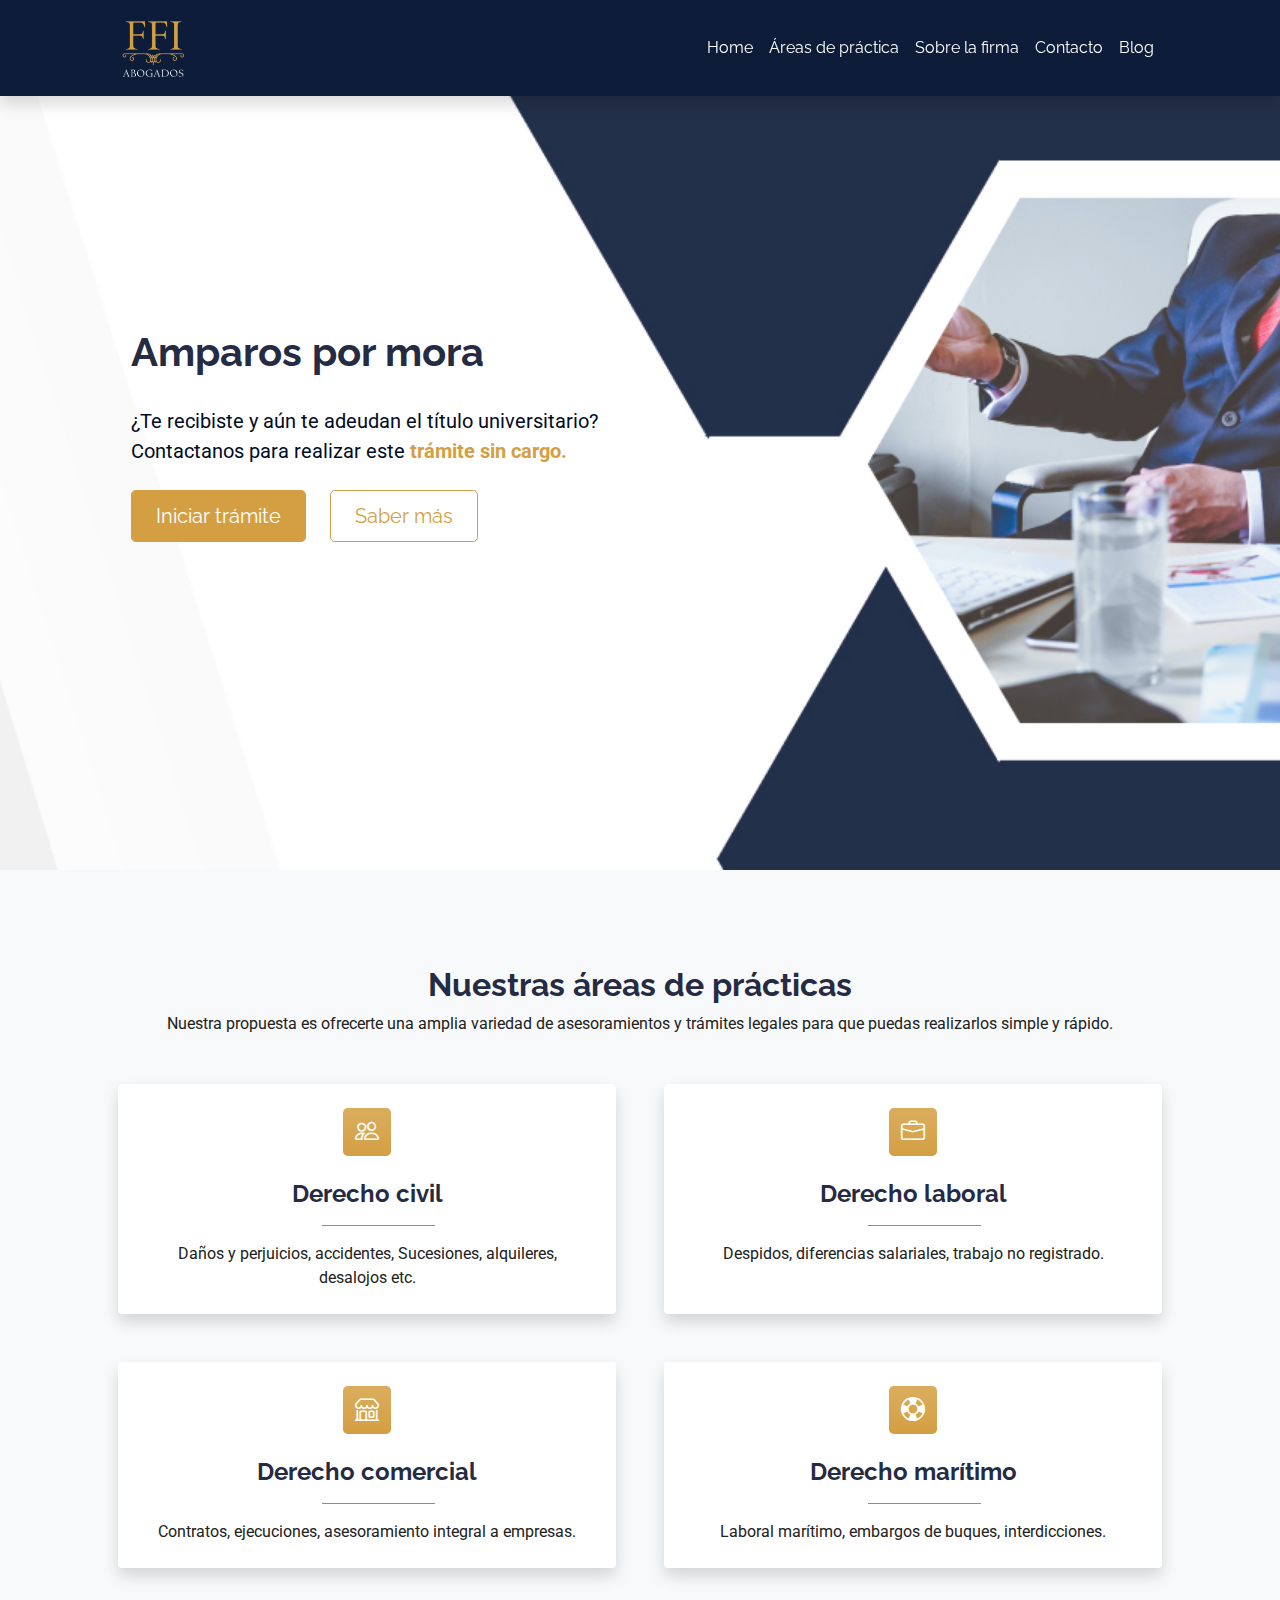
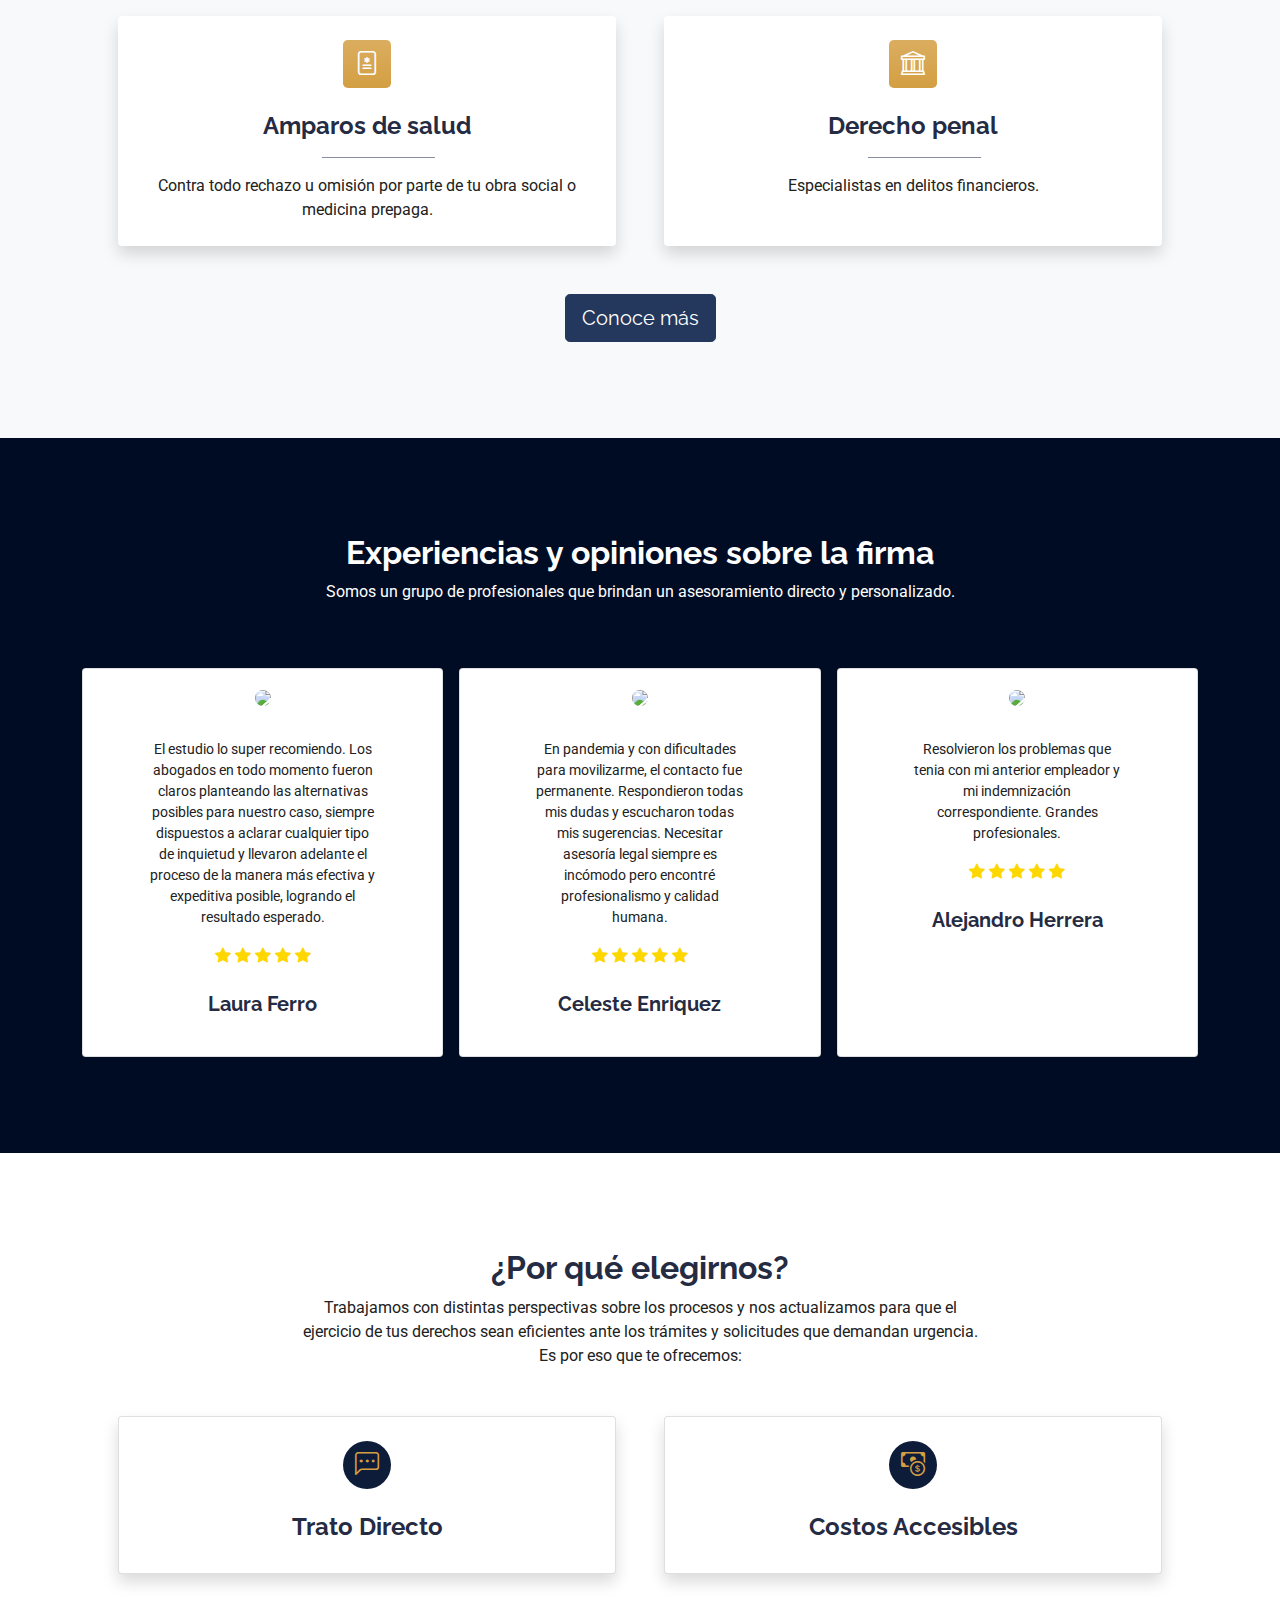
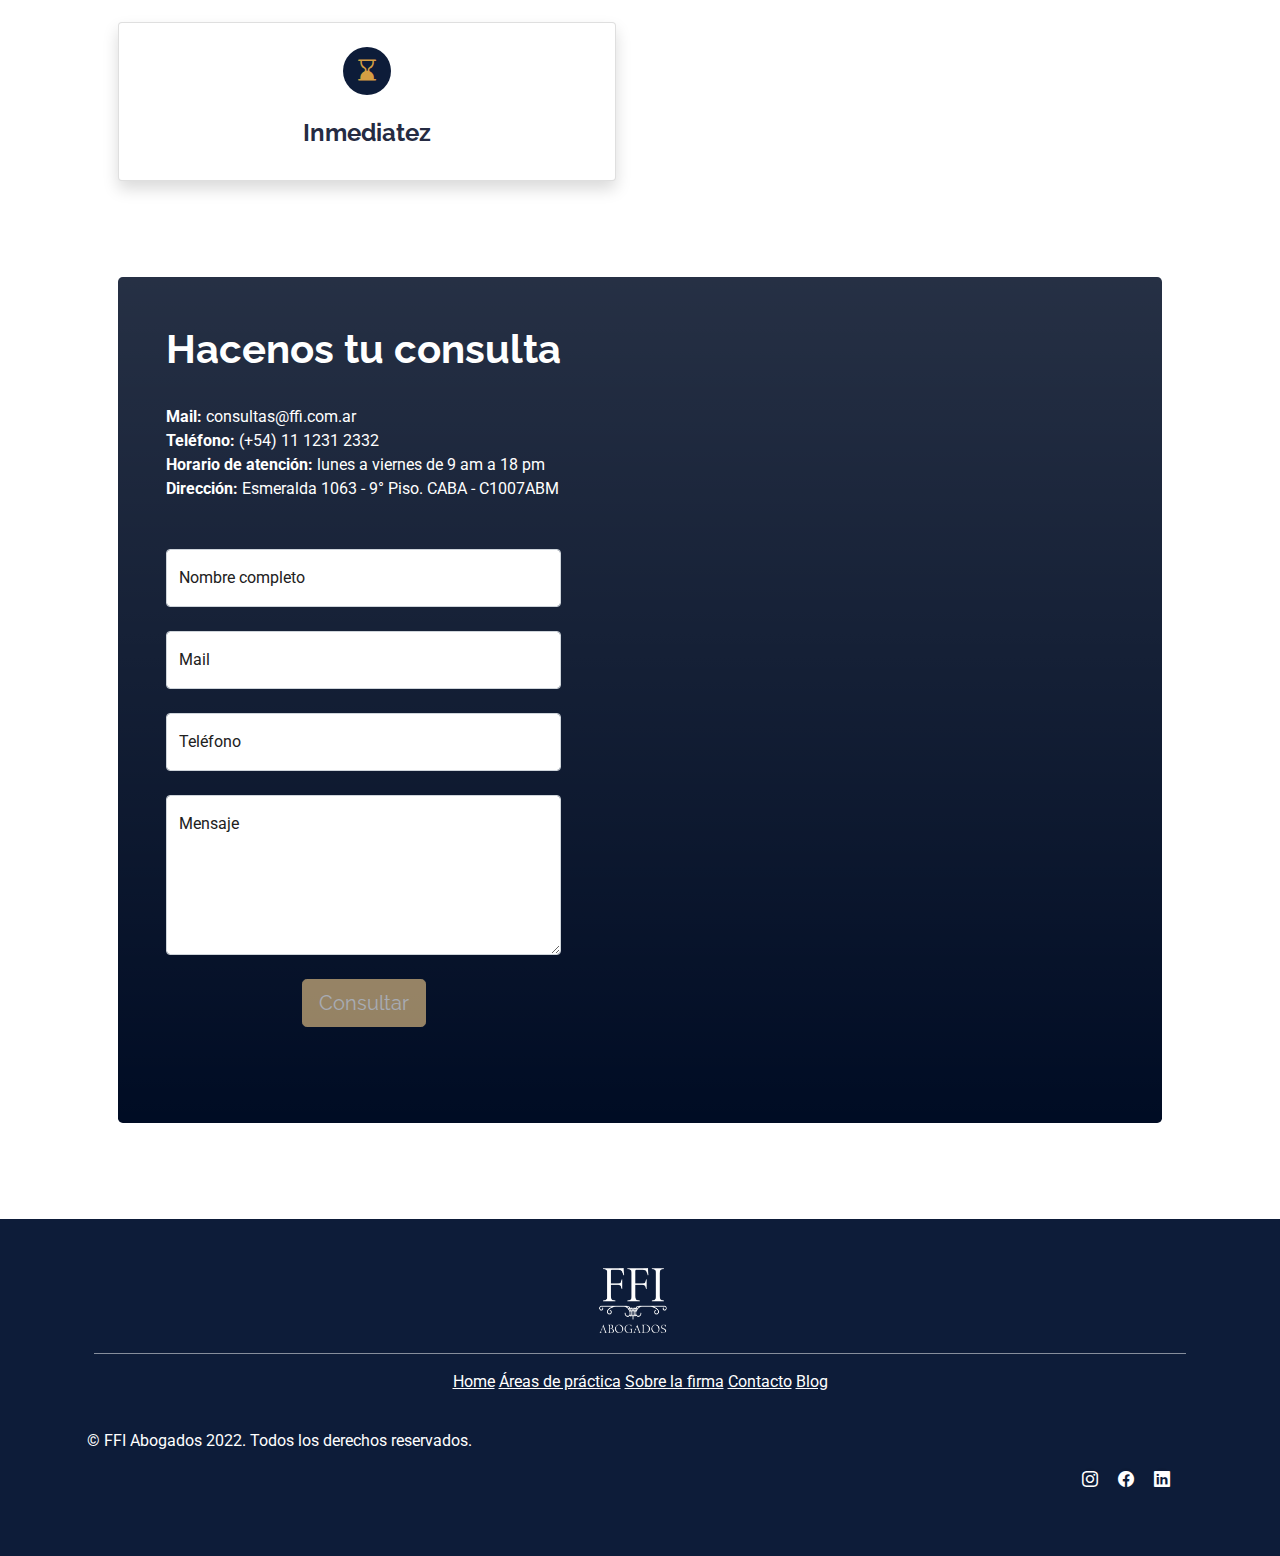
==== commit 896b1cd0: "Sitio final" ====
--- a/index.html
+++ b/index.html
@@ -7,12 +7,16 @@
         <meta name="author" content="" />
         <title>FFI Abogados</title>
         <!-- Favicon-->
-        <link rel="icon" type="image/x-icon" href="assets/favicon.ico" />
+        <link rel="icon" type="image/x-icon" href="img/favicon.png"/>
         <!-- Bootstrap icons-->
         <link href="https://cdn.jsdelivr.net/npm/bootstrap-icons@1.5.0/font/bootstrap-icons.css" rel="stylesheet" />
         <!-- Google fonts-->
-        <link href="https://fonts.googleapis.com/css?family=Raleway" rel="stylesheet" type="text/css" />
-        <link href="https://fonts.googleapis.com/css?family=Roboto" rel="stylesheet" type="text/css" />
+        <link rel="preconnect" href="https://fonts.googleapis.com">
+        <link rel="preconnect" href="https://fonts.gstatic.com" crossorigin>
+        <link href="https://fonts.googleapis.com/css2?family=Raleway:wght@400;500;600;700&display=swap" rel="stylesheet"> 
+        <link rel="preconnect" href="https://fonts.googleapis.com">
+        <link rel="preconnect" href="https://fonts.gstatic.com" crossorigin>
+        <link href="https://fonts.googleapis.com/css2?family=Roboto:wght@400;700&display=swap" rel="stylesheet"> 
         <!--Carousel-->
         <link rel="canonical" href="https://getbootstrap.com/docs/5.0/examples/carousel/">
         <link href="carousel.css" rel="stylesheet">
@@ -25,7 +29,8 @@
         <header>    
             <nav class="navbar navbar-expand-lg fixed-top navbar-dark bg-dark shadow border-0">
                 <div class="container px-5">
-                    <a class="navbar-brand" href="index.html">FFI Abogados</a>
+                    <a class="navbar-brand" href="index.html">
+                        <img src="img/FFI-logo.png" alt="logo" height="70" width="73"></a>
                     <button class="navbar-toggler" type="button" data-bs-toggle="collapse" data-bs-target="#navbarSupportedContent" aria-controls="navbarSupportedContent" aria-expanded="false" aria-label="Toggle navigation"><span class="navbar-toggler-icon"></span></button>
                     <div class="collapse navbar-collapse" id="navbarSupportedContent">
                         <ul class="navbar-nav ms-auto mb-2 mb-lg-0">
@@ -39,62 +44,21 @@
                 </div>
             </nav>
         </header> 
-            <!-- Carousel section-->
+            <!-- Hero section-->
             <main>
-                <div id="myCarousel" class="carousel slide" data-bs-ride="carousel">
-                    <div class="carousel-indicators">
-                      <button type="button" data-bs-target="#myCarousel" data-bs-slide-to="0" class="active" aria-current="true" aria-label="Slide 1"></button>
-                      <button type="button" data-bs-target="#myCarousel" data-bs-slide-to="1" aria-label="Slide 2"></button>
-                      <button type="button" data-bs-target="#myCarousel" data-bs-slide-to="2" aria-label="Slide 3"></button>
-                    </div>
-                    <div class="carousel-inner">
-                      <div class="carousel-item active">
-                        <svg class="bd-placeholder-img" width="100%" height="100%" xmlns="http://www.w3.org/2000/svg" aria-hidden="true" preserveAspectRatio="xMidYMid slice" focusable="false"><rect width="100%" height="100%" fill="#000C24"/></svg>
-                
-                        <div class="container">
-                          <div class="carousel-caption text-start">
-                            <h1>Amparos por mora</h1>
-                            <p>Si te recibiste y aún te adeudan el título universitario, podés contactarte 
-                                <br>con nuestro estudio y realizamos el trámite GRATIS.</p>
+                <section class="banner">
+                    <div class="banner-content">
+                        <div class="container col-lg-10 px-4 py-5">
+                                <h1 class="fw-bolder">Amparos por mora</h1>
+                                <p class="lead fw-normal mb-4">¿Te recibiste y aún te adeudan el título universitario? 
+                                <br>Contactanos para realizar este <b><span>trámite sin cargo.</b></span></p>
                                 <div class="d-grid gap-3 d-sm-flex justify-content-sm-center justify-content-xl-start">
-                                <a class="btn btn-lg btn-primary px-4 me-sm-3" href="#">Iniciar trámite</a>
-                            <a class="btn btn-lg btn-outline-primary px-4" href="#">Saber más</a></div>
-                          </div>
-                        </div>
-                      </div>
-                      <div class="carousel-item">
-                        <svg class="bd-placeholder-img" width="100%" height="100%" xmlns="http://www.w3.org/2000/svg" aria-hidden="true" preserveAspectRatio="xMidYMid slice" focusable="false"><rect width="100%" height="100%" fill="#252B42"/></svg>
-                
-                        <div class="container">
-                          <div class="carousel-caption text-start">
-                            <h1>Sucesiones</h1>
-                            <p>Lorem ipsum dolor sit amet, consectetur adipiscing elit, sed do eiusmod tempor incididunt.</p>
-                            <p><a class="btn btn-lg btn-primary" href="#">Ver más</a></p>
-                          </div>
-                        </div>
-                      </div>
-                      <div class="carousel-item">
-                        <svg class="bd-placeholder-img" width="100%" height="100%" xmlns="http://www.w3.org/2000/svg" aria-hidden="true" preserveAspectRatio="xMidYMid slice" focusable="false"><rect width="100%" height="100%" fill="#000C24"/></svg>
-                
-                        <div class="container">
-                          <div class="carousel-caption text-start">
-                            <h1>Amparos de salud</h1>
-                            <p>Excepteur sint occaecat cupidatat non proident, sunt in culpa qui officia deserunt mollit anim id est laborum.</p>
-                            <p><a class="btn btn-lg btn-primary" href="#">Conoce más</a></p>
-                          </div>
-                        </div>
-                      </div>
-                    </div>
-                    <button class="carousel-control-prev" type="button" data-bs-target="#myCarousel" data-bs-slide="prev">
-                      <span class="carousel-control-prev-icon" aria-hidden="true"></span>
-                      <span class="visually-hidden">Atrás</span>
-                    </button>
-                    <button class="carousel-control-next" type="button" data-bs-target="#myCarousel" data-bs-slide="next">
-                      <span class="carousel-control-next-icon" aria-hidden="true"></span>
-                      <span class="visually-hidden">Siguiente</span>
-                    </button>
-                  </div>
-                        
+                            <a class="btn btn-primary btn-lg px-4 me-sm-2" href="https://forms.gle/rxoo4vDsRiNVpFyP6" target="_blank" rel="noopener noreferrer">Iniciar trámite</a>
+                            <a class="btn btn-outline-primary btn-lg px-4" href="https://drive.google.com/file/d/1fQk12O-GpxXi5HQG4uf1GirgqXU_tEOT/view?usp=sharing" target="_blank" rel="noopener noreferrer">Saber más</a>
+                                </div>
+                        </div>
+                    </div>
+                </section>
             <!-- Services section-->
             <section class="py-5 bg-light" id="feature">
                 <div class="container px-5 my-5">
@@ -103,7 +67,6 @@
                             <h2 class="section-heading text fw-bolder">Nuestras áreas de prácticas</h2>
                             <p class="mb-5">Nuestra propuesta es ofrecerte una amplia variedad de asesoramientos y trámites legales para que puedas realizarlos simple y rápido.</p>
                         </div>
-                    
                     <div class="col-lg-6 col-xxl-4 mb-5">
                         <div class="card h-100 shadow border-0 h-100">
                             <div class="card-body text-center p-4 p-lg-4 pt-lg-4 pt-lg-4">
@@ -173,8 +136,8 @@
             <div class="container mt-5 mb-5">
                 <div class="row g-3">
                     <div class="text-center">
-                        <h2 class="section-heading text text-white fw-bolder">Lo que opina nuestra clientela nos importa</h2>
-                        <p class="text-white mb-5">Somos una firma que brinda un asesoramiento directo y personalizado.</p>
+                        <h2 class="section-heading text text-white fw-bolder">Experiencias y opiniones sobre la firma</h2>
+                        <p class="text-white mb-5">Somos un grupo de profesionales que brindan un asesoramiento directo y personalizado.</p>
                     </div>
                     <div class="col-md-4">
                         <div class="card h-100 p-3 text-center">
@@ -213,11 +176,11 @@
             <section class="py-5">
                 <div class="container px-5 my-5">
                     <div class="row gx-5 justify-content-center">
-                        <div class="col-lg-8 col-xl-6">
+                        <div class="col-lg-8 col-xl-8">
                             <div class="text-center">
                                 <h2 class="fw-bolder">¿Por qué elegirnos?</h2>
                                 <p class="fw-normal mb-5">Trabajamos con distintas perspectivas sobre los procesos y nos actualizamos para que el ejercicio de tus derechos sean eficientes ante los trámites y solicitudes que demandan urgencia.
-                                Es por eso que te ofrecemos:</p>
+                                    <br>Es por eso que te ofrecemos:</p>
                             </div>
                         </div>
                     </div>
@@ -249,22 +212,25 @@
                 </div>
                     <!-- Form section-->
                     <aside class="bg-secondary bg-gradient rounded-3 p-4 p-sm-5 mt-5">
-                        <div class="d-flex align-items-center justify-content-between flex-column flex-xl-row text-center text-xl-start">
-                            <div class="mb-4 mb-xl-5">
-                                <h2 class="fs-3 fw-bold text-white">Hacenos tu consulta</h2>
-                                <br>
-                                <p class="text-white">
-                                    <b>Mail: </b>consultas@ffi.com.ar
-                                    <br>
-                                    <b>Teléfono: </b>(+54) 11 1231 2332
-                                    <br>
-                                    <b>Horario de atención: </b>lunes a viernes de 9 am a 18 pm
-                                    <br>
-                                    <b>Dirección: </b>Esmeralda 1063 - 9° Piso. CABA - C1007ABM
+                        <div class="d-flex justify-content-between flex-column flex-xl-row text-xl-start">
+                            <div class="col-lg-6 order-first order-lg-last">
+                                <div class="map-wrapper">
+                                    <iframe class="googlemap" src="https://www.google.com/maps/embed?pb=!1m18!1m12!1m3!1d6568.215012371016!2d-58.380422953148674!3d-34.601442921456666!2m3!1f0!2f0!3f0!3m2!1i1024!2i768!4f13.1!3m3!1m2!1s0x95bccb16a02adb8d%3A0x422b4a6e3d2bb91c!2sFFI%20Abogados!5e0!3m2!1ses-419!2sar!4v1647899960252!5m2!1ses-419!2sar" width="600" height="750"  aria-hidden="false" tabindex="0" allowfullscreen="" loading="lazy"></iframe>
                                 </div>
                             </div>
-                            <div class="row gx-5">
-                                <div class="col-lg-8 col-xl-6">
+                                <div class="col-lg-4 col-xl-5">
+                                    <div class="col-xxl-11 mb-5">
+                                        <h1 class="fw-bold text-white">Hacenos tu consulta</h1>
+                                        <br>
+                                        <p class="text-white">
+                                            <b>Mail: </b>consultas@ffi.com.ar
+                                            <br>
+                                            <b>Teléfono: </b>(+54) 11 1231 2332
+                                            <br>
+                                            <b>Horario de atención: </b>lunes a viernes de 9 am a 18 pm
+                                            <br>
+                                            <b>Dirección: </b>Esmeralda 1063 - 9° Piso. CABA - C1007ABM</p>
+                                        </div>
                                     <!-- * * * * * * * * * * * * * * *-->
                                     <!-- * * SB Forms Contact Form * *-->
                                     <!-- * * * * * * * * * * * * * * *-->
@@ -272,12 +238,13 @@
                                     <!-- To make this form functional, sign up at-->
                                     <!-- https://startbootstrap.com/solution/contact-forms-->
                                     <!-- to get an API token!-->
+                                   
                                     <form id="contactForm" data-sb-form-api-token="API_TOKEN">
                                         <!-- Name input-->
                                         <div class="form-floating mb-4">
-                                            <input class="form-control" id="name" type="text" placeholder="Enter your name..." data-sb-validations="required" />
+                                            <input class="form-control" id="name" type="text" placeholder="Ingresa tu nombre completo..." data-sb-validations="required" />
                                             <label for="name">Nombre completo</label>
-                                            <div class="invalid-feedback" data-sb-feedback="name:required">A name is required.</div>
+                                            <div class="invalid-feedback" data-sb-feedback="name:required">Necesitamos tu nombre completo para una atención personalizada</div>
                                         </div>
                                         <!-- Email address input-->
                                         <div class="form-floating mb-4">
@@ -329,27 +296,26 @@
             <div class="container p-lg-4">
                 <div class="row justify-content-sm-center">
 					<div class="col-md-12 text-center">
-                    <a class="navbar-brand" href="index.html">FFI Abogados</a>
+                    <a class="navbar-brand" href="index.html">
+                    <img src="img/FFI-logo-footer.png" alt="logo" height="70" width="73"></a>
                     <br>
                     <hr style="color: white;">
-                    <a class="link-light" href="index.html">Home</a>
-                    <a class="link-light" href="services.html">Áreas de práctica</a>
-                    <a class="link-light" href="about.html">Sobre la firma</a>
-                    <a class="link-light" href="contact.html">Contacto</a>
-                    <a class="link-light" href="blog.html">Blog</a>
-                    </div>
-                    <div class="margin-left">
-                        <div class="small m-0 text-white">&copy; FFI Abogados 2022. Todos los derechos reservados.</div>
+                    <a class="nav-link-light" href="index.html">Home</a>
+                    <a class="nav-link-light" href="services.html">Áreas de práctica</a>
+                    <a class="nav-link-light" href="about.html">Sobre la firma</a>
+                    <a class="nav-link-light" href="contact.html">Contacto</a>
+                    <a class="nav-link-light" href="blog.html">Blog</a>
+                    </div>
+                    <div class="footer-right">&copy; FFI Abogados 2022. Todos los derechos reservados.</div>
                         <div class="text-end">
                         <ul class="ftco-footer-social">
-                            <li class="ftco-animate"><a href="#" data-toggle="tooltip" data-placement="top" title="Instagram"><i class="bi bi-instagram"></i></a></li>
-                            <li class="ftco-animate"><a href="#" data-toggle="tooltip" data-placement="top" title="Facebook"><i class="bi bi-facebook"></i></a></li>
-                            <li class="ftco-animate"><a href="#" data-toggle="tooltip" data-placement="top" title="LinkedIn"><i class="bi bi-linkedin"></i></a></li>
+                            <li class="ftco-animate"><a href="https://www.instagram.com/abogadosffi/" data-toggle="tooltip" data-placement="top" title="Instagram"><i class="bi bi-instagram"></i></a></li>
+                            <li class="ftco-animate"><a href="https://www.facebook.com/Estudio-Jurídico-FFI-836064853214186" data-toggle="tooltip" data-placement="top" title="Facebook"><i class="bi bi-facebook"></i></a></li>
+                            <li class="ftco-animate"><a href="https://www.linkedin.com/company/ffi-abogados/" data-toggle="tooltip" data-placement="top" title="LinkedIn"><i class="bi bi-linkedin"></i></a></li>
                           </ul>
                     </div>
                 </div>
             </div>
-        </div>
         </footer>
     </main>
         <!-- Bootstrap core JS-->
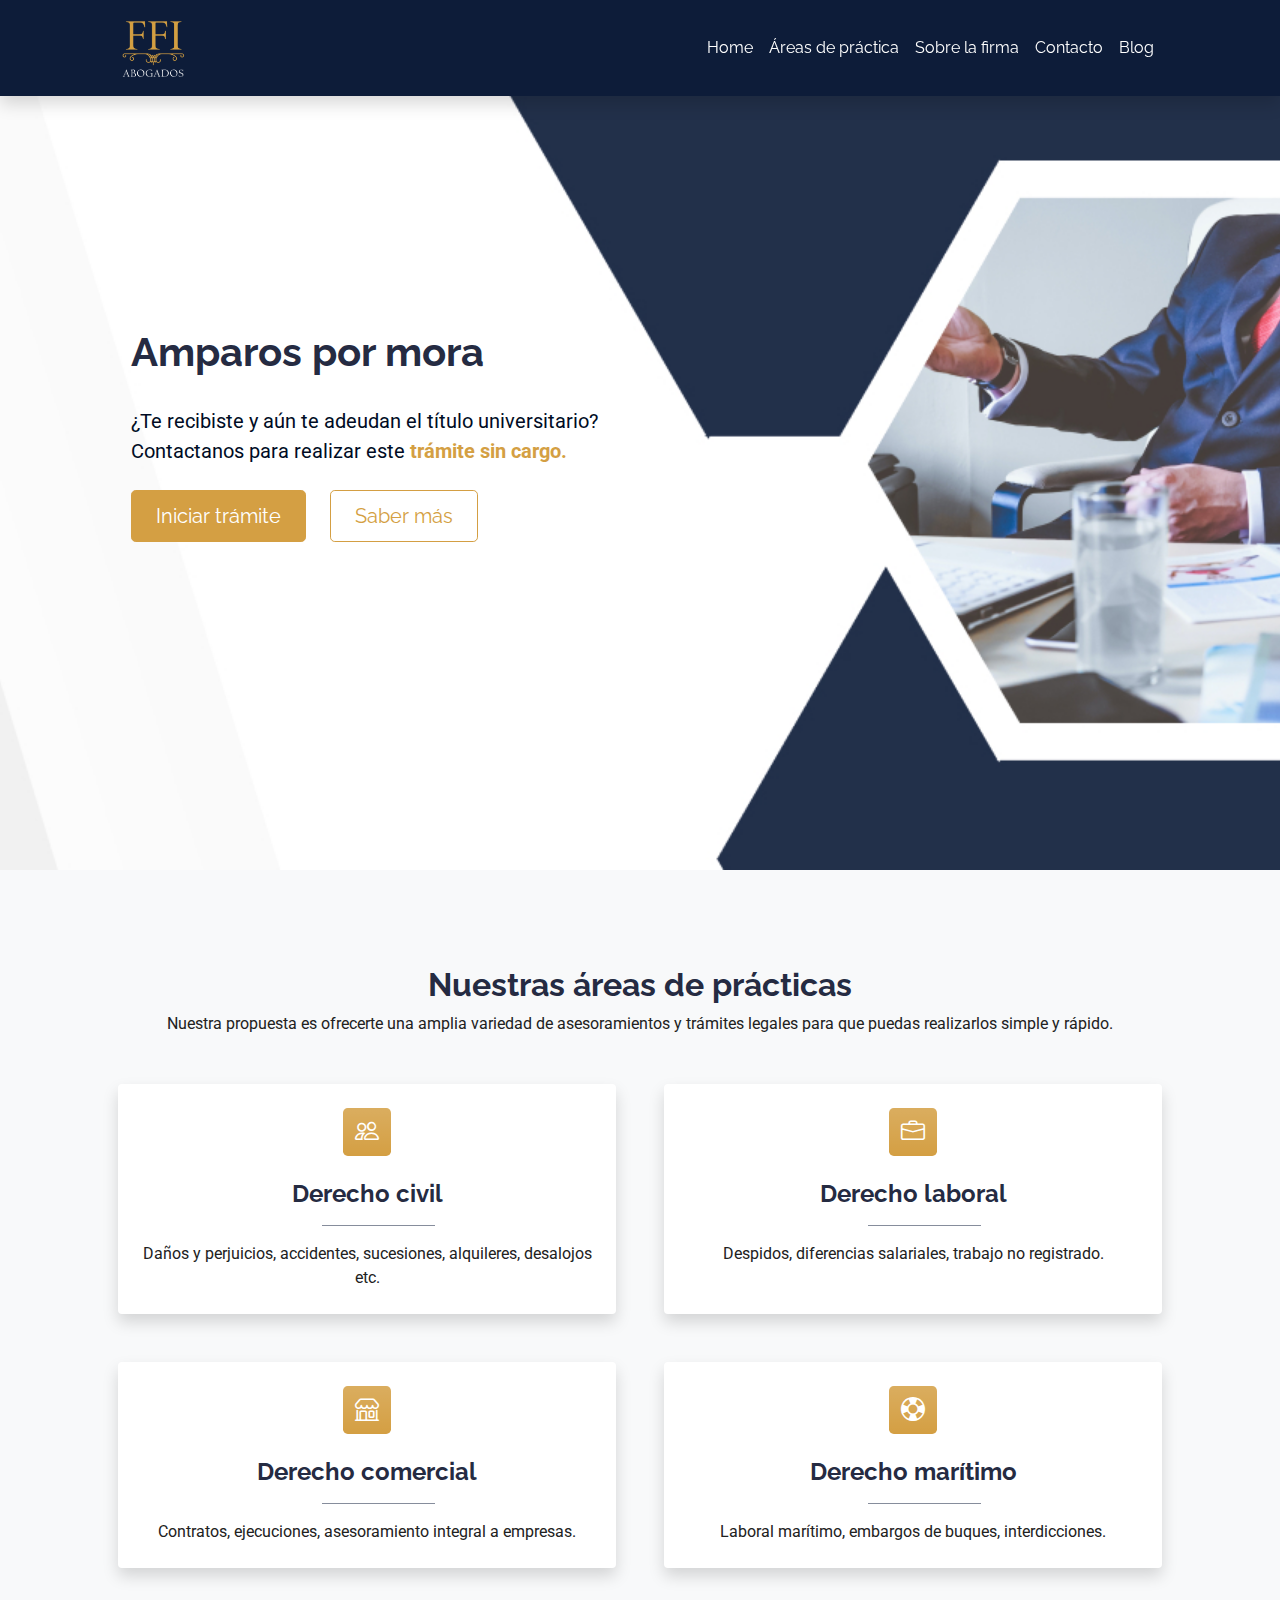
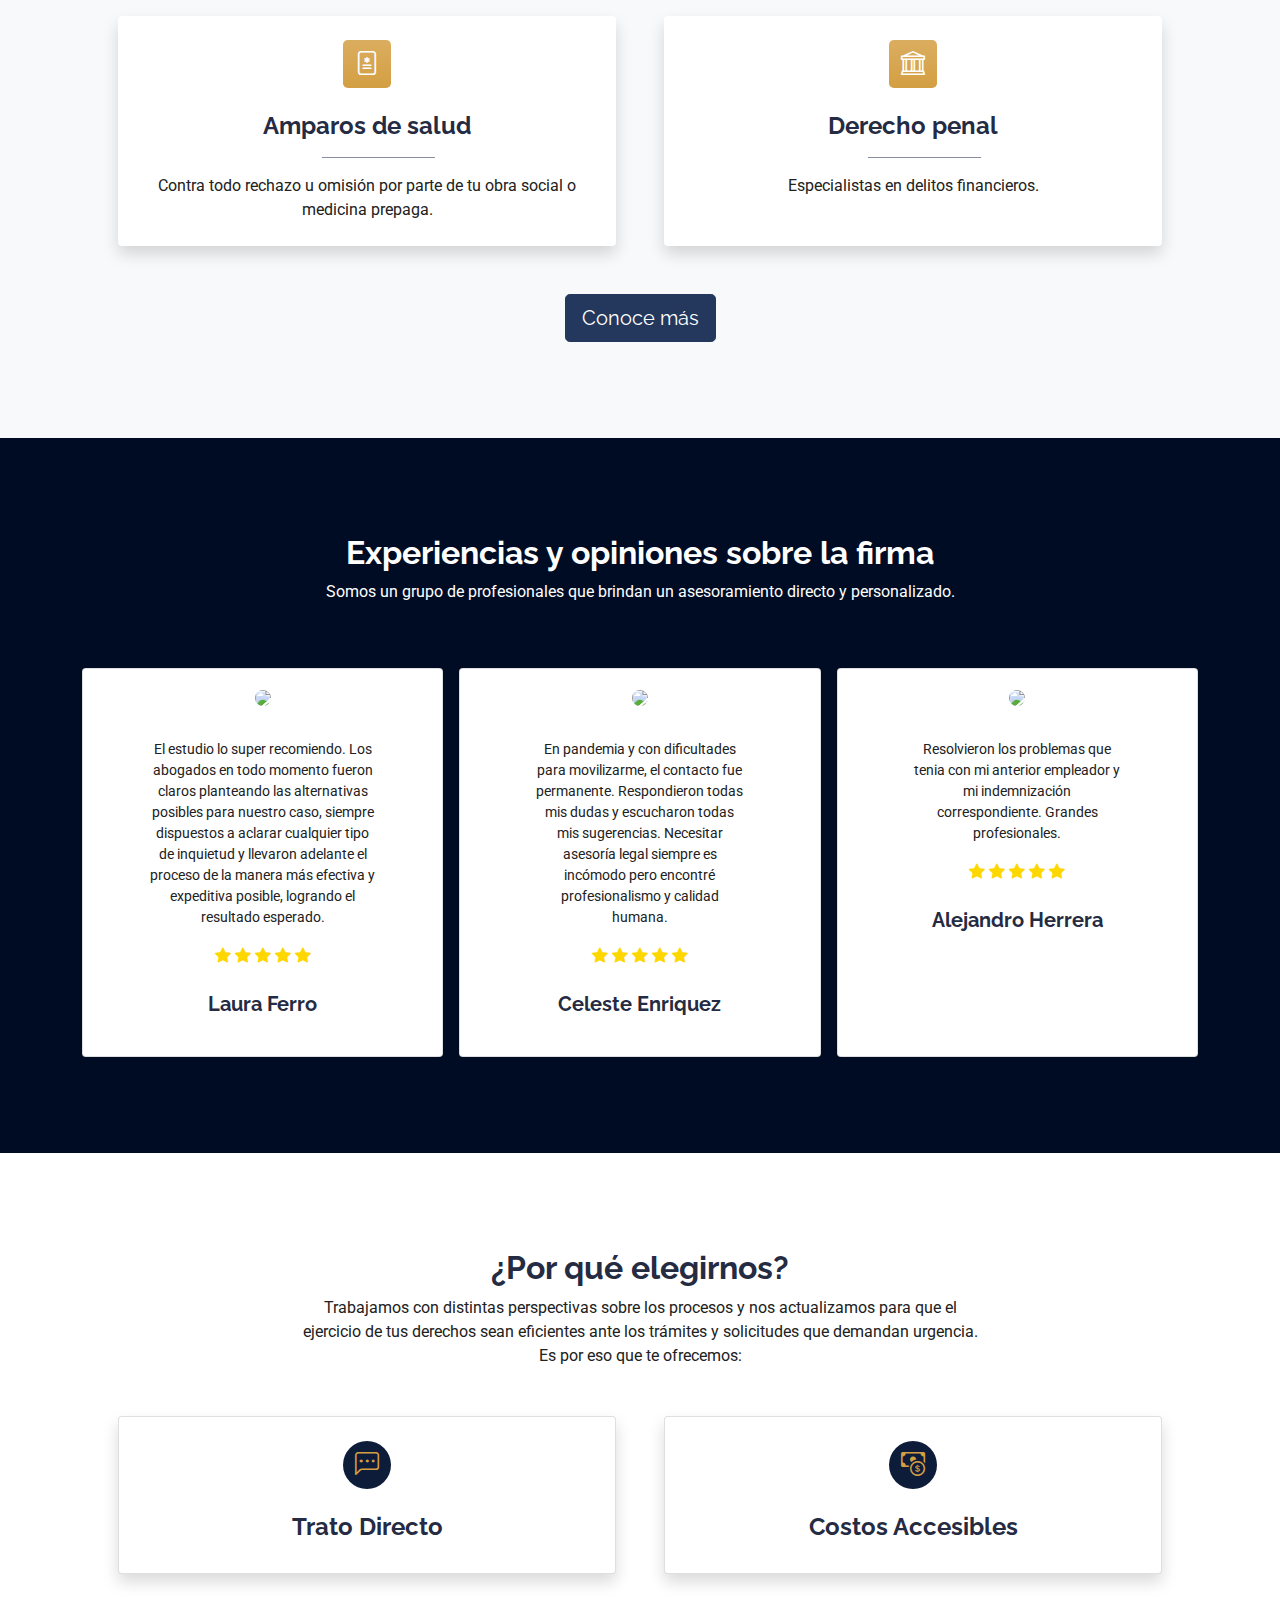
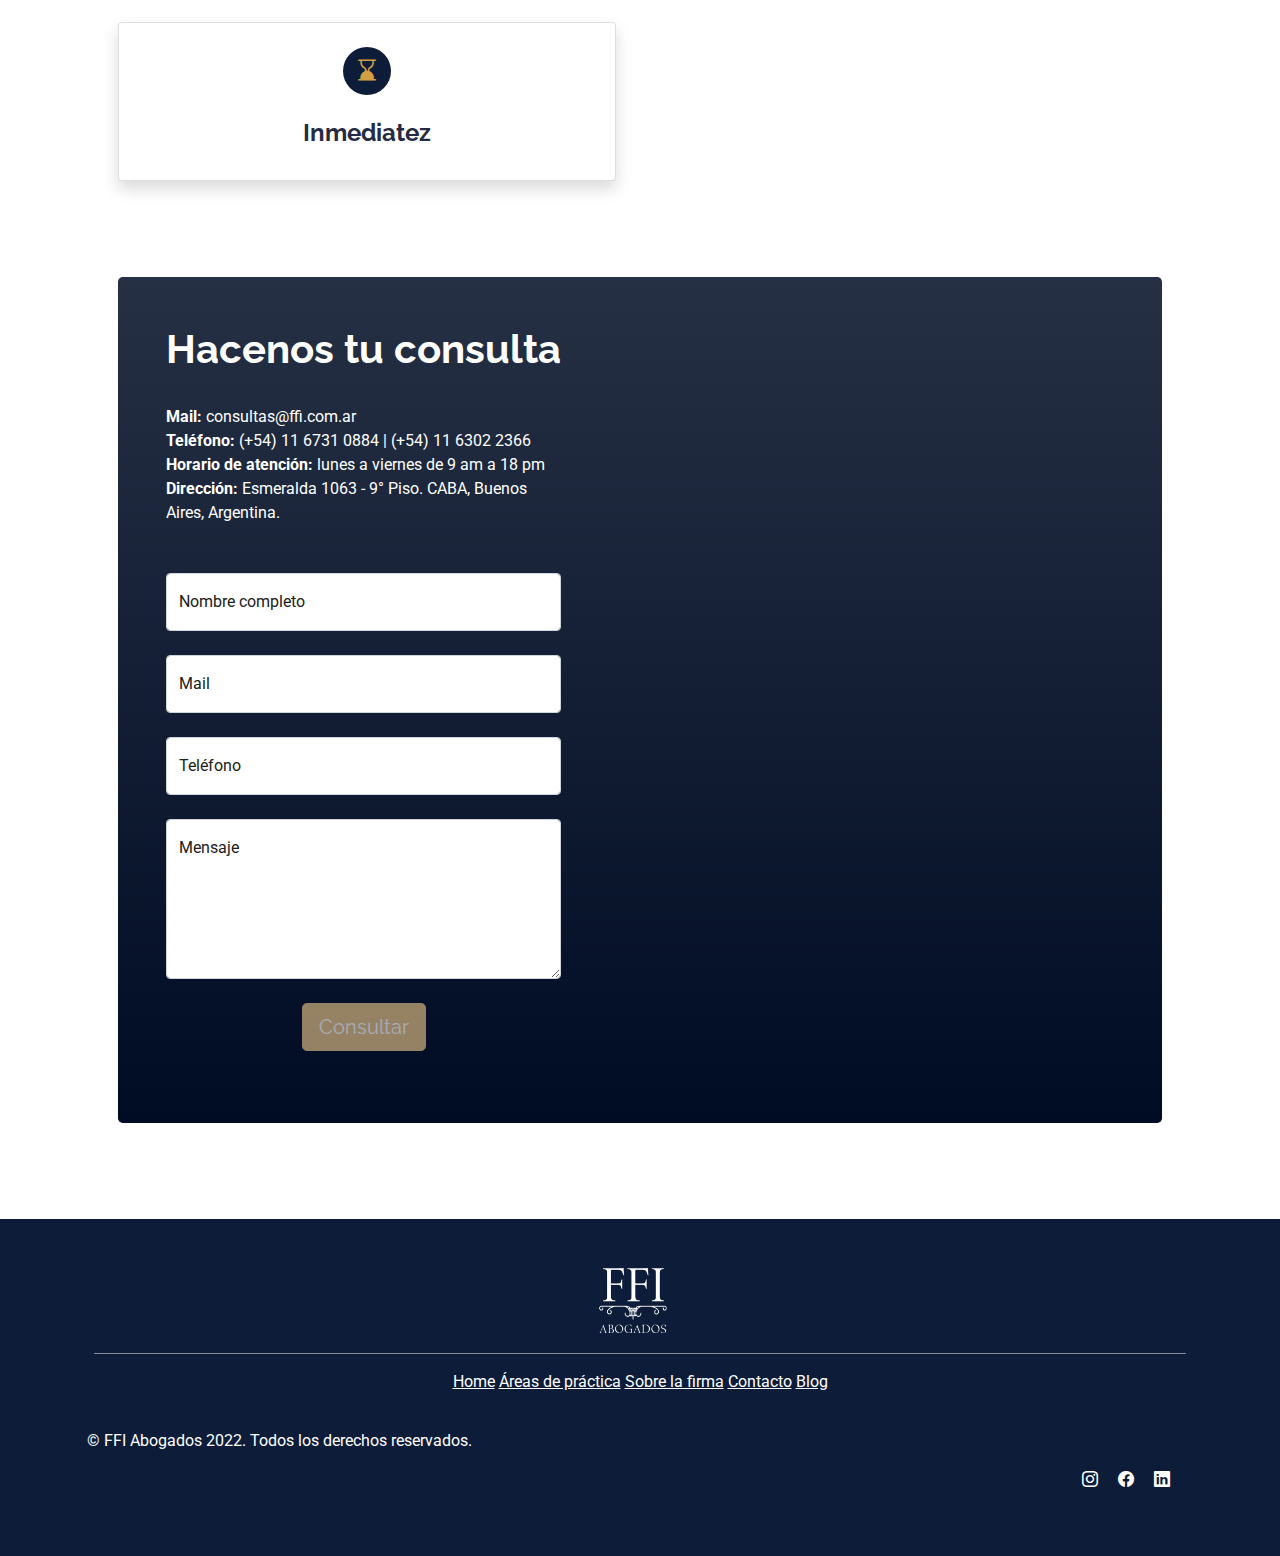
==== commit b442d0c5: "Actualización de sitio" ====
--- a/index.html
+++ b/index.html
@@ -73,7 +73,7 @@
                                 <div class="feature bg-primary bg-gradient text-white rounded-3 mb-4 mt-n4"><i class="bi bi-people"></i></div>
                                 <h2 class="fs-4 fw-bold">Derecho civil</h2>
                                 <hr style="width:25%; margin-left:40%; margin-right:40%;"/>
-                                <p class="mb-0">Daños y perjuicios, accidentes, Sucesiones, alquileres, desalojos etc. </p>
+                                <p class="mb-0">Daños y perjuicios, accidentes, sucesiones, alquileres, desalojos etc. </p>
                             </div>
                         </div>
                     </div>
@@ -225,11 +225,11 @@
                                         <p class="text-white">
                                             <b>Mail: </b>consultas@ffi.com.ar
                                             <br>
-                                            <b>Teléfono: </b>(+54) 11 1231 2332
+                                            <b>Teléfono: </b>(+54) 11 6731 0884 | (+54) 11 6302 2366
                                             <br>
                                             <b>Horario de atención: </b>lunes a viernes de 9 am a 18 pm
                                             <br>
-                                            <b>Dirección: </b>Esmeralda 1063 - 9° Piso. CABA - C1007ABM</p>
+                                            <b>Dirección: </b>Esmeralda 1063 - 9° Piso. CABA, Buenos Aires, Argentina.</p>
                                         </div>
                                     <!-- * * * * * * * * * * * * * * *-->
                                     <!-- * * SB Forms Contact Form * *-->
